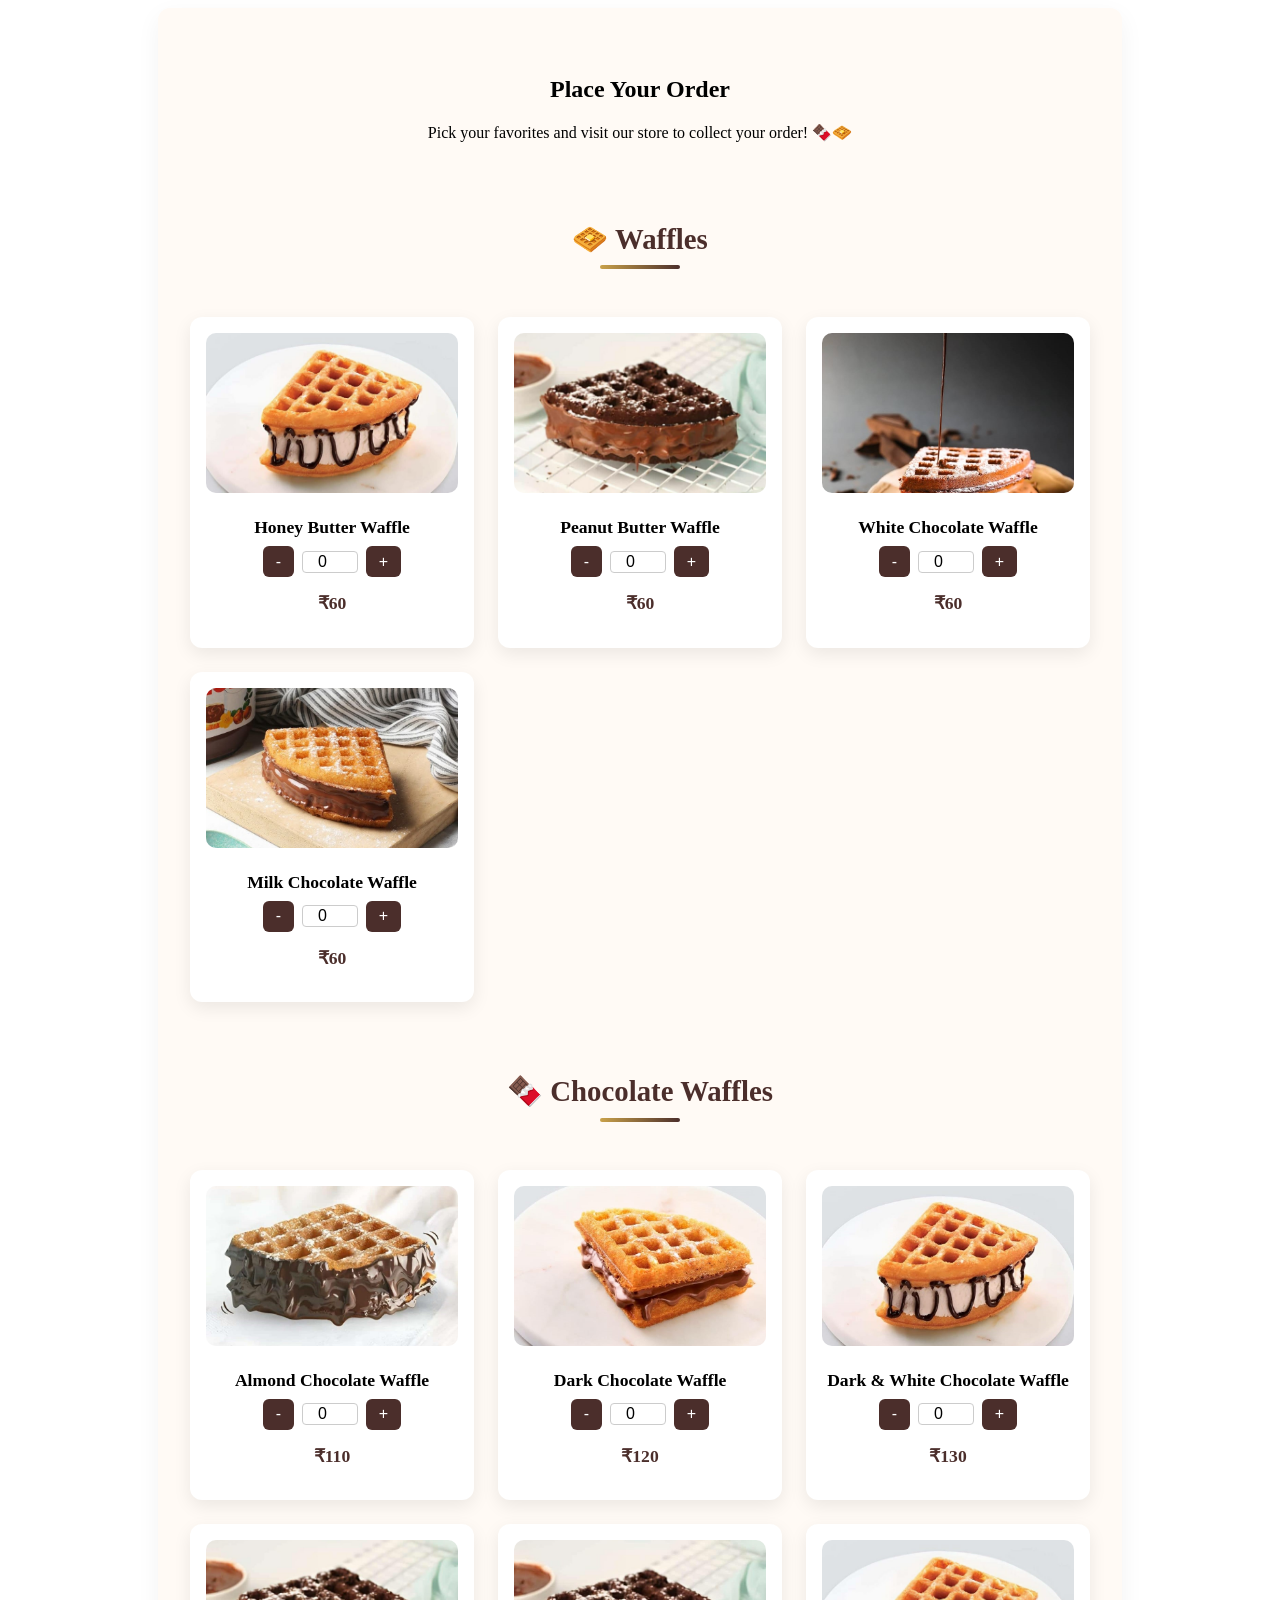
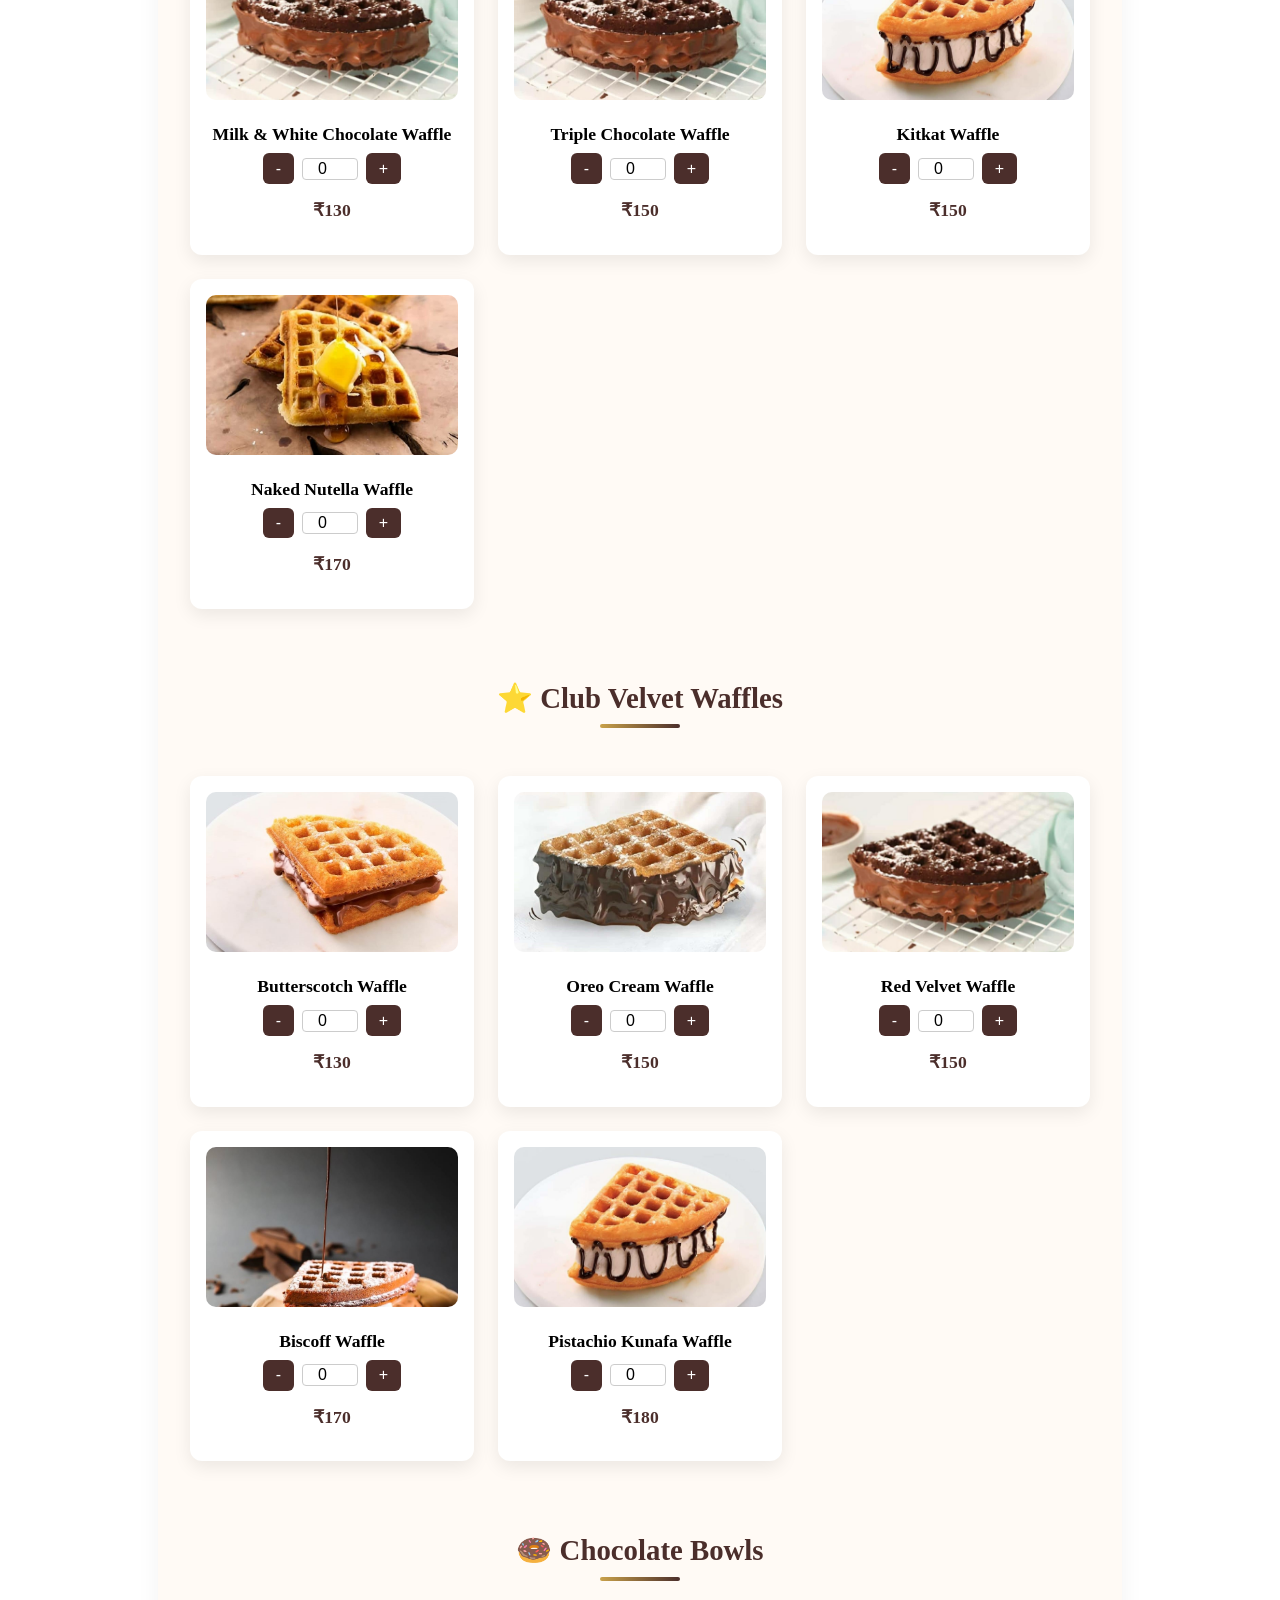
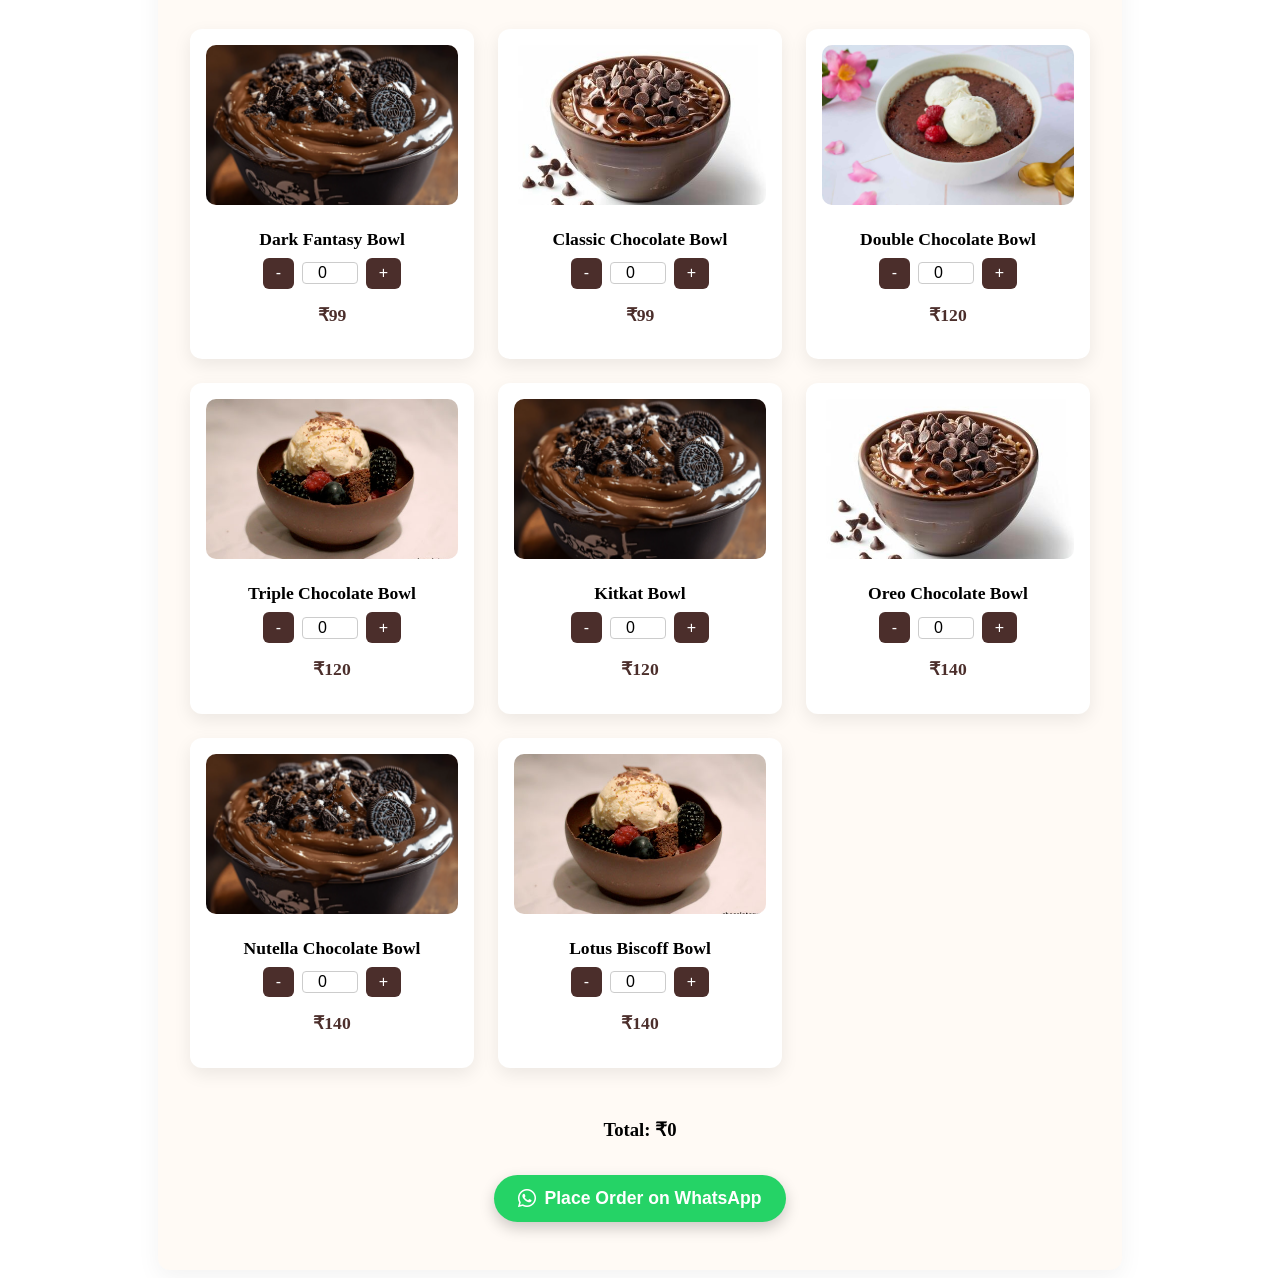
==== order.html @ cf6575ee "Initial push" ====
<!DOCTYPE html>
<html lang="en">

<head>
    <meta charset="UTF-8">
    <meta name="viewport" content="width=device-width, initial-scale=1.0">
    <title>Waffle Burst | Place Order</title>
    <!-- <link rel="stylesheet" href="css/style.css"> -->
    <link rel="stylesheet" href="css/order.css">
    <link rel="stylesheet" href="https://cdnjs.cloudflare.com/ajax/libs/font-awesome/6.5.0/css/all.min.css">
</head>

<body>
    <section class="section order-section">
        <h2>Place Your Order</h2>
        <p>Pick your favorites and visit our store to collect your order! 🍫🧇</p>
        <div class="menu-order">
            <h3 class="menu-category">🧇 Waffles</h3>

            <div class="menu-item-order" data-name="Honey Butter Waffle" data-price="60">
                <img src="assets/images/product/1.jpeg" alt="Honey Butter Waffle">
                <h4>Honey Butter Waffle</h4>
                <div class="quantity-selector">
                    <button class="minus">-</button>
                    <input type="number" value="0" min="0" readonly>
                    <button class="plus">+</button>
                </div>
                <p class="price">₹60</p>
            </div>

            <div class="menu-item-order" data-name="Peanut Butter Waffle" data-price="60">
                <img src="assets/images/product/2.jpeg" alt="Peanut Butter Waffle">
                <h4>Peanut Butter Waffle</h4>
                <div class="quantity-selector">
                    <button class="minus">-</button>
                    <input type="number" value="0" min="0" readonly>
                    <button class="plus">+</button>
                </div>
                <p class="price">₹60</p>
            </div>

            <div class="menu-item-order" data-name="White Chocolate Waffle" data-price="60">
                <img src="assets/images/product/5.jpeg" alt="White Chocolate Waffle">
                <h4>White Chocolate Waffle</h4>
                <div class="quantity-selector">
                    <button class="minus">-</button>
                    <input type="number" value="0" min="0" readonly>
                    <button class="plus">+</button>
                </div>
                <p class="price">₹60</p>
            </div>

            <div class="menu-item-order" data-name="Milk Chocolate Waffle" data-price="60">
                <img src="assets/images/product/4.jpeg" alt="Milk Chocolate Waffle">
                <h4>Milk Chocolate Waffle</h4>
                <div class="quantity-selector">
                    <button class="minus">-</button>
                    <input type="number" value="0" min="0" readonly>
                    <button class="plus">+</button>
                </div>
                <p class="price">₹60</p>
            </div>

            <h3 class="menu-category">🍫 Chocolate Waffles</h3>


            <div class="menu-item-order" data-name="Almond Chocolate Waffle" data-price="110">
                <img src="assets/images/product/6.jpeg" alt="Almond Chocolate Waffle">
                <h4>Almond Chocolate Waffle</h4>
                <div class="quantity-selector">
                    <button class="minus">-</button>
                    <input type="number" value="0" min="0" readonly>
                    <button class="plus">+</button>
                </div>
                <p class="price">₹110</p>
            </div>

            <div class="menu-item-order" data-name="Dark Chocolate Waffle" data-price="120">
                <img src="assets/images/product/3.jpeg" alt="Dark Chocolate Waffle">
                <h4>Dark Chocolate Waffle</h4>
                <div class="quantity-selector">
                    <button class="minus">-</button>
                    <input type="number" value="0" min="0" readonly>
                    <button class="plus">+</button>
                </div>
                <p class="price">₹120</p>
            </div>

            <div class="menu-item-order" data-name="Dark & White Chocolate Waffle" data-price="130">
                <img src="assets/images/product/7.jpeg" alt="Dark & White Chocolate Waffle">
                <h4>Dark & White Chocolate Waffle</h4>
                <div class="quantity-selector">
                    <button class="minus">-</button>
                    <input type="number" value="0" min="0" readonly>
                    <button class="plus">+</button>
                </div>
                <p class="price">₹130</p>
            </div>

            <div class="menu-item-order" data-name="Milk & White Chocolate Waffle" data-price="130">
                <img src="assets/images/product/2.jpeg" alt="Milk & White Chocolate Waffle">
                <h4>Milk & White Chocolate Waffle</h4>
                <div class="quantity-selector">
                    <button class="minus">-</button>
                    <input type="number" value="0" min="0" readonly>
                    <button class="plus">+</button>
                </div>
                <p class="price">₹130</p>
            </div>

            <div class="menu-item-order" data-name="Triple Chocolate Waffle" data-price="150">
                <img src="assets/images/product/8.jpeg" alt="Triple Chocolate Waffle">
                <h4>Triple Chocolate Waffle</h4>
                <div class="quantity-selector">
                    <button class="minus">-</button>
                    <input type="number" value="0" min="0" readonly>
                    <button class="plus">+</button>
                </div>
                <p class="price">₹150</p>
            </div>

            <div class="menu-item-order" data-name="Kitkat Waffle" data-price="150">
                <img src="assets/images/product/1.jpeg" alt="Kitkat Waffle">
                <h4>Kitkat Waffle</h4>
                <div class="quantity-selector">
                    <button class="minus">-</button>
                    <input type="number" value="0" min="0" readonly>
                    <button class="plus">+</button>
                </div>
                <p class="price">₹150</p>
            </div>

            <div class="menu-item-order" data-name="Naked Nutella Waffle" data-price="170">
                <img src="assets/images/product/9.jpeg" alt="Naked Nutella Waffle">
                <h4>Naked Nutella Waffle</h4>
                <div class="quantity-selector">
                    <button class="minus">-</button>
                    <input type="number" value="0" min="0" readonly>
                    <button class="plus">+</button>
                </div>
                <p class="price">₹170</p>
            </div>


            <h3 class="menu-category">⭐ Club Velvet Waffles</h3>


            <div class="menu-item-order" data-name="Butterscotch Waffle" data-price="130">
                <img src="assets/images/product/3.jpeg" alt="Butterscotch Waffle">
                <h4>Butterscotch Waffle</h4>
                <div class="quantity-selector">
                    <button class="minus">-</button>
                    <input type="number" value="0" min="0" readonly>
                    <button class="plus">+</button>
                </div>
                <p class="price">₹130</p>
            </div>

            <div class="menu-item-order" data-name="Oreo Cream Waffle" data-price="150">
                <img src="assets/images/product/6.jpeg" alt="Oreo Cream Waffle">
                <h4>Oreo Cream Waffle</h4>
                <div class="quantity-selector">
                    <button class="minus">-</button>
                    <input type="number" value="0" min="0" readonly>
                    <button class="plus">+</button>
                </div>
                <p class="price">₹150</p>
            </div>

            <div class="menu-item-order" data-name="Red Velvet Waffle" data-price="150">
                <img src="assets/images/product/2.jpeg" alt="Red Velvet Waffle">
                <h4>Red Velvet Waffle</h4>
                <div class="quantity-selector">
                    <button class="minus">-</button>
                    <input type="number" value="0" min="0" readonly>
                    <button class="plus">+</button>
                </div>
                <p class="price">₹150</p>
            </div>

            <div class="menu-item-order" data-name="Biscoff Waffle" data-price="170">
                <img src="assets/images/product/5.jpeg" alt="Biscoff Waffle">
                <h4>Biscoff Waffle</h4>
                <div class="quantity-selector">
                    <button class="minus">-</button>
                    <input type="number" value="0" min="0" readonly>
                    <button class="plus">+</button>
                </div>
                <p class="price">₹170</p>
            </div>

            <div class="menu-item-order" data-name="Pistachio Kunafa Waffle" data-price="180">
                <img src="assets/images/product/1.jpeg" alt="Pistachio Kunafa Waffle">
                <h4>Pistachio Kunafa Waffle</h4>
                <div class="quantity-selector">
                    <button class="minus">-</button>
                    <input type="number" value="0" min="0" readonly>
                    <button class="plus">+</button>
                </div>
                <p class="price">₹180</p>
            </div>

            <h3 class="menu-category">🍩 Chocolate Bowls</h3>

            <div class="menu-item-order" data-name="Dark Fantasy Bowl" data-price="99">
                <img src="assets/images/product/13.webp" alt="Dark Fantasy Bowl">
                <h4>Dark Fantasy Bowl</h4>
                <div class="quantity-selector">
                    <button class="minus">-</button>
                    <input type="number" value="0" min="0" readonly>
                    <button class="plus">+</button>
                </div>
                <p class="price">₹99</p>
            </div>

            <div class="menu-item-order" data-name="Classic Chocolate Bowl" data-price="99">
                <img src="assets/images/product/12.jpg" alt="Classic Chocolate Bowl">
                <h4>Classic Chocolate Bowl</h4>
                <div class="quantity-selector">
                    <button class="minus">-</button>
                    <input type="number" value="0" min="0" readonly>
                    <button class="plus">+</button>
                </div>
                <p class="price">₹99</p>
            </div>

            <div class="menu-item-order" data-name="Double Chocolate Bowl" data-price="120">
                <img src="assets/images/product/11.jpg" alt="Double Chocolate Bowl">
                <h4>Double Chocolate Bowl</h4>
                <div class="quantity-selector">
                    <button class="minus">-</button>
                    <input type="number" value="0" min="0" readonly>
                    <button class="plus">+</button>
                </div>
                <p class="price">₹120</p>
            </div>

            <div class="menu-item-order" data-name="Triple Chocolate Bowl" data-price="120">
                <img src="assets/images/product/10.jpg" alt="Triple Chocolate Bowl">
                <h4>Triple Chocolate Bowl</h4>
                <div class="quantity-selector">
                    <button class="minus">-</button>
                    <input type="number" value="0" min="0" readonly>
                    <button class="plus">+</button>
                </div>
                <p class="price">₹120</p>
            </div>

            <div class="menu-item-order" data-name="Kitkat Bowl" data-price="120">
                <img src="assets/images/product/13.webp" alt="Kitkat Bowl">
                <h4>Kitkat Bowl</h4>
                <div class="quantity-selector">
                    <button class="minus">-</button>
                    <input type="number" value="0" min="0" readonly>
                    <button class="plus">+</button>
                </div>
                <p class="price">₹120</p>
            </div>

            <div class="menu-item-order" data-name="Oreo Chocolate Bowl" data-price="140">
                <img src="assets/images/product/12.jpg" alt="Oreo Chocolate Bowl">
                <h4>Oreo Chocolate Bowl</h4>
                <div class="quantity-selector">
                    <button class="minus">-</button>
                    <input type="number" value="0" min="0" readonly>
                    <button class="plus">+</button>
                </div>
                <p class="price">₹140</p>
            </div>

            <div class="menu-item-order" data-name="Nutella Chocolate Bowl" data-price="140">
                <img src="assets/images/product/13.webp" alt="Nutella Chocolate Bowl">
                <h4>Nutella Chocolate Bowl</h4>
                <div class="quantity-selector">
                    <button class="minus">-</button>
                    <input type="number" value="0" min="0" readonly>
                    <button class="plus">+</button>
                </div>
                <p class="price">₹140</p>
            </div>

            <div class="menu-item-order" data-name="Lotus Biscoff Bowl" data-price="140">
                <img src="assets/images/product/10.jpg" alt="Lotus Biscoff Bowl">
                <h4>Lotus Biscoff Bowl</h4>
                <div class="quantity-selector">
                    <button class="minus">-</button>
                    <input type="number" value="0" min="0" readonly>
                    <button class="plus">+</button>
                </div>
                <p class="price">₹140</p>
            </div>

        </div>


        <div class="order-summary">
            <h3>Total: ₹<span id="total">0</span></h3>
            <button id="orderBtn" class="whatsapp-btn" style="display:inline-flex; background:#25D366; color:#fff;">
                <i class="fa-brands fa-whatsapp"></i> Place Order on WhatsApp
            </button>

        </div>

    </section>
    <div class="footer" id="footer">
    </div>
    <script src="js/order.js"></script>
</body>

</html>
---- css/style.css ----
:root {
    --primary: #1a1a1a;
    --accent: #c9a14a;
    --bg: #0f0f0f;
    --text: #eaeaea;
    --muted: #9a9a9a;
}

* {
    margin: 0;
    padding: 0;
    box-sizing: border-box;
    font-family: 'Segoe UI', Tahoma, Geneva, Verdana, sans-serif;
}

body {
    background: #fffaf5;
    color: #333;
}

header {
    background: #4b2e2b;
    color: #fff;
    padding: 1.2rem 2rem;
    display: flex;
    justify-content: space-between;
    align-items: center;
}

header h1 {
    font-size: 1.6rem;
    letter-spacing: 1px;
}

nav a {
    color: #fff;
    margin-left: 1.5rem;
    text-decoration: none;
    font-weight: 500;
}

nav a:hover {
    text-decoration: underline;
}

.hero {
    padding: 4rem 2rem;
    text-align: center;
    background: linear-gradient(to right, #ffecd2, #fcb69f);
}

.hero h2 {
    font-size: 2.5rem;
    margin-bottom: 1rem;
}

.hero p {
    font-size: 1.1rem;
    margin-bottom: 2rem;
}

.hero button {
    background: #4b2e2b;
    color: #fff;
    border: none;
    padding: 0.8rem 1.6rem;
    font-size: 1rem;
    cursor: pointer;
    border-radius: 4px;
}

.section {
    padding: 3rem 2rem;
    max-width: 1100px;
    margin: auto;
}

.section h3 {
    text-align: center;
    margin-bottom: 2rem;
    font-size: 2rem;
}

.features {
    display: grid;
    grid-template-columns: repeat(auto-fit, minmax(250px, 1fr));
    gap: 2rem;
}

.card {
    background: #fff;
    padding: 1.5rem;
    border-radius: 8px;
    box-shadow: 0 4px 10px rgba(0, 0, 0, 0.08);
    text-align: center;
}

.menu-items {
    display: grid;
    grid-template-columns: repeat(auto-fit, minmax(220px, 1fr));
    gap: 2rem;
}

.menu-item {
    background: #fff;
    border-radius: 8px;
    overflow: hidden;
    box-shadow: 0 4px 10px rgba(0, 0, 0, 0.08);
}

.menu-item img {
    width: 100%;
    height: 160px;
    object-fit: cover;
}

footer {
    background: #4b2e2b;
    color: #fff;
    text-align: center;
    padding: 1.2rem;
    margin-top: 3rem;
}

@media (max-width: 600px) {
    .hero h2 {
        font-size: 2rem;
    }
}

.logo-area {
    display: flex;
    align-items: center;
    gap: 0.8rem;
}

.logo-area img {
    width: 45px;
    height: 45px;
    border-radius: 50%;
    object-fit: cover;
    border: 2px solid #fff;
    /* optional */
}

nav a {
    position: relative;
    color: #fff;
    margin-left: 1.5rem;
    text-decoration: none;
    font-weight: 500;
    padding-bottom: 4px;
    transition: color 0.3s ease;
}

/* underline slide animation */
nav a::after {
    content: "";
    position: absolute;
    left: 0;
    bottom: 0;
    width: 0%;
    height: 2px;
    background-color: #fff;
    transition: width 0.3s ease;
}

/* hover effect */
nav a:hover {
    color: #ffecd2;
    text-decoration: none;
}

nav a:hover::after {
    width: 100%;
}

nav a {
    animation: navFade 0.6s ease forwards;
    opacity: 0;
}

nav a:nth-child(1) {
    animation-delay: 0.2s;
}

nav a:nth-child(2) {
    animation-delay: 0.35s;
}

nav a:nth-child(3) {
    animation-delay: 0.5s;
}

@keyframes navFade {
    from {
        opacity: 0;
        transform: translateY(-6px);
    }

    to {
        opacity: 1;
        transform: translateY(0);
    }
}

nav a:active {
    transform: scale(0.95);
}

.logo-area {
    display: flex;
    align-items: center;
    gap: 0.8rem;
    cursor: pointer;
}

/* LOGO */
.logo-area img {
    width: 45px;
    height: 45px;
    border-radius: 50%;
    object-fit: cover;
    border: 2px solid #fff;
    animation: logoPop 0.8s ease forwards;
}

/* BRAND NAME */
.logo-area h1 {
    font-size: 1.6rem;
    letter-spacing: 1px;
    animation: textSlide 0.8s ease forwards;
}

/* Entrance animations */
@keyframes logoPop {
    0% {
        opacity: 0;
        transform: scale(0.5) rotate(-10deg);
    }

    100% {
        opacity: 1;
        transform: scale(1) rotate(0);
    }
}

@keyframes textSlide {
    0% {
        opacity: 0;
        transform: translateX(-10px);
    }

    100% {
        opacity: 1;
        transform: translateX(0);
    }
}

.logo-area:hover img {
    transform: rotate(5deg) scale(1.05);
    transition: transform 0.3s ease;
}

.logo-area:hover h1 {
    letter-spacing: 2px;
    transition: letter-spacing 0.3s ease;
}

/* Mobile adjustments */
@media (max-width: 768px) {

    /* Header padding smaller */
    header {
        padding: 0.8rem 1.2rem;
        flex-direction: column;
        align-items: center;
    }

    /* Logo and name stacked */
    .logo-area {
        flex-direction: row;
        /* still row, but can wrap if needed */
        justify-content: center;
        gap: 0.5rem;
        margin-bottom: 0.5rem;
    }

    .logo-area img {
        width: 35px;
        height: 35px;
    }

    .logo-area h1 {
        font-size: 1.3rem;
    }

    /* Navbar links wrap to next line if needed */
    nav {
        display: flex;
        flex-wrap: wrap;
        justify-content: center;
        margin-top: 0.5rem;
    }

    nav a {
        margin: 0.3rem 0.8rem;
        font-size: 0.95rem;
    }

    .hero h2 {
        font-size: 2rem;
    }

    .hero p {
        font-size: 1rem;
    }

    .hero button {
        padding: 0.7rem 1.4rem;
        font-size: 0.9rem;
    }
}

/* Floating logo style */
.floating-logo {
    position: absolute;
    top: 25%;
    right: 10%;
    width: 100px;
    height: 100px;
    z-index: 5;
    animation: float 4s ease-in-out infinite;
    cursor: pointer;
}

.floating-logo img {
    width: 100%;
    height: 100%;
    border-radius: 50%;
    border: 2px solid #fff;
    transition: transform 0.3s ease;
}

/* Hover: bounce like ball */
.floating-logo:hover img {
    transform: translateY(-15px) rotate(15deg) scale(1.1);
}

/* Floating animation */
@keyframes float {
    0% {
        transform: translateY(0) translateX(0);
    }

    25% {
        transform: translateY(-10px) translateX(5px);
    }

    50% {
        transform: translateY(0) translateX(0);
    }

    75% {
        transform: translateY(10px) translateX(-5px);
    }

    100% {
        transform: translateY(0) translateX(0);
    }
}

/* Mobile adjustment */
@media(max-width: 768px) {
    .floating-logo {
        top: 15%;
        right: 5%;
        width: 85px;
        height: 85px;
    }
}

.hero {
    position: relative;
    padding: 4rem 2rem;
    text-align: center;
    background: linear-gradient(to right, #ffecd2, #fcb69f);
}

/* Floating logo */
.floating-logo {
    position: absolute;
    top: 20%;
    right: 10%;
    width: 100px;
    height: 100px;
    z-index: 5;
    animation: float 14s ease-in-out infinite;
    cursor: pointer;
}

.floating-logo img {
    width: 100%;
    height: 100%;
    border-radius: 50%;
    border: 2px solid #fff;
    transition: transform 0.3s ease;
}

.floating-logo:hover img {
    transform: translateY(-15px) rotate(15deg) scale(1.1);
}

/* Floating dessert icons */
.floating-icon {
    position: absolute;
    font-size: 30px;
    color: #c9a14a;
    /* gold accent */
    animation: floatIcon 6s ease-in-out infinite;
    cursor: default;
    transition: transform 0.3s ease, color 0.3s ease;
}

.floating-icon:hover {
    transform: translateY(-15px) rotate(20deg) scale(1.3);
    color: #ffecd2;
}

/* Different positions and delays */
.floating-icon:nth-child(1) {
    top: 20%;
    left: 10%;
    animation-delay: 0s;
}

.floating-icon:nth-child(2) {
    top: 50%;
    left: 80%;
    animation-delay: 1.5s;
}

.floating-icon:nth-child(3) {
    top: 70%;
    left: 30%;
    animation-delay: 3s;
}

.floating-icon:nth-child(4) {
    top: 40%;
    left: 60%;
    animation-delay: 4.5s;
}

.floating-icon:nth-child(5) {
    top: 60%;
    left: 20%;
    animation-delay: 2.2s;
}

.floating-icon:nth-child(6) {
    top: 10%;
    left: 50%;
    animation-delay: 3.8s;
}

.floating-icon:nth-child(7) {
    top: 35%;
    left: 35%;
    animation-delay: 1s;
}

.floating-icon:nth-child(8) {
    top: 85%;
    left: 70%;
    animation-delay: 2.8s;
}

/* Floating animation */
@keyframes float {
    0% {
        transform: translateY(0) translateX(0) rotate(0deg);
    }

    25% {
        transform: translateY(-10px) translateX(5px) rotate(10deg);
    }

    50% {
        transform: translateY(0) translateX(0) rotate(0deg);
    }

    75% {
        transform: translateY(10px) translateX(-5px) rotate(-10deg);
    }

    100% {
        transform: translateY(0) translateX(0) rotate(0deg);
    }
}

@keyframes floatIcon {
    0% {
        transform: translateY(0) translateX(0) rotate(0deg);
    }

    25% {
        transform: translateY(-15px) translateX(10px) rotate(10deg);
    }

    50% {
        transform: translateY(0) translateX(0) rotate(0deg);
    }

    75% {
        transform: translateY(15px) translateX(-10px) rotate(-10deg);
    }

    100% {
        transform: translateY(0) translateX(0) rotate(0deg);
    }
}

/* Mobile adjustments */
@media(max-width: 768px) {
    .floating-logo {
        width: 45px;
        height: 45px;
        top: 15%;
        right: 5%;
    }

    .floating-icon {
        font-size: 20px;
    }
}



/* Contact Section */
.contact-section {
    background: linear-gradient(to right, #fffaf5, #fff3e0);
    padding: 4rem 2rem;
    border-radius: 12px;
    box-shadow: 0 10px 30px rgba(0, 0, 0, 0.05);
    max-width: 2100px;
}

.contact-wrapper {
    display: flex;
    gap: 3rem;
    max-width: 1100px;
    margin: auto;
    align-items: center;
}

.map-container {
    flex: 1;
    min-height: 300px;
    border-radius: 12px;
    overflow: hidden;
    box-shadow: 0 6px 20px rgba(0, 0, 0, 0.15);
    transition: transform 0.5s ease;
}

.map-container:hover {
    transform: scale(1.02);
}

.contact-info {
    flex: 1;
    display: flex;
    flex-direction: column;
    justify-content: flex-start;
    align-items: flex-start;
    gap: 1rem;
    opacity: 0;
    transform: translateX(50px);
    transition: all 0.8s ease;
}

.contact-info.show {
    opacity: 1;
    transform: translateX(0);
}

.contact-info p {
    font-size: 1.2rem;
    margin: 0;
}

.whatsapp-btn {
    display: inline-flex;
    align-items: center;
    background-color: #25D366;
    color: #fff;
    font-weight: bold;
    padding: 0.8rem 1.5rem;
    border-radius: 50px;
    text-decoration: none;
    font-size: 1.1rem;
    box-shadow: 0 5px 15px rgba(0, 0, 0, 0.2);
    transform: translateX(100px);
    opacity: 0;
    transition: all 0.8s ease 0.2s;
}

.whatsapp-btn.show {
    transform: translateX(0);
    opacity: 1;
}

.whatsapp-btn i {
    margin-right: 0.5rem;
}

.whatsapp-btn:hover {
    transform: scale(1.1);
    box-shadow: 0 8px 20px rgba(0, 0, 0, 0.3);
}

/* Mobile view: stack vertically */
@media(max-width: 768px) {
    .contact-wrapper {
        flex-direction: column;
        gap: 1.5rem;
    }

    .contact-info {
        align-items: center;
        text-align: center;
    }

    .map-container {
        width: 100%;
        min-height: 200px;
    }
}

/* Wrapper to position buttons relative to the menu */
.menu-slider-wrapper {
    position: relative;
    width: 100%;
    padding: 0 20px;
    /* Space for buttons */
    box-sizing: border-box;
}

/* The Scrollable Container */
.menu-items {
    display: flex;
    overflow-x: auto;
    /* Enables horizontal scroll */
    scroll-behavior: smooth;
    /* Smooth sliding */
    gap: 20px;
    /* Space between cards */
    padding: 20px 5px;
    /* Padding for shadows */

    /* Hide scrollbars */
    scrollbar-width: none;
    /* Firefox */
    -ms-overflow-style: none;
    /* IE/Edge */
}

.menu-items::-webkit-scrollbar {
    display: none;
    /* Chrome/Safari */
}

/* Individual Card Styling */
.menu-item {
    flex: 0 0 280px;
    /* FIXED WIDTH: Prevents shrinking */
    background: white;
    border-radius: 15px;
    box-shadow: 0 4px 10px rgba(0, 0, 0, 0.1);
    overflow: hidden;
    text-align: center;
    transition: transform 0.3s;
}

.menu-item:hover {
    transform: translateY(-5px);
    /* Lift effect on hover */
}

/* Image Styling */
.menu-item img {
    width: 100%;
    height: 200px;
    object-fit: cover;
}

/* Text Content */
.menu-item div {
    padding: 15px;
}

.menu-item h4 {
    margin: 10px 0;
    font-size: 1.1rem;
}

.menu-item p {
    color: #e63946;
    /* Accent color for price */
    font-weight: bold;
    font-size: 1.2rem;
}

/* Navigation Buttons */
.menu-nav-btn {
    position: absolute;
    top: 50%;
    transform: translateY(-50%);
    background: #fff;
    border: 1px solid #ddd;
    width: 40px;
    height: 40px;
    border-radius: 50%;
    cursor: pointer;
    font-size: 18px;
    box-shadow: 0 2px 5px rgba(0, 0, 0, 0.2);
    z-index: 10;
    transition: background 0.3s;
}

.menu-nav-btn:hover {
    background: #f0f0f0;
}

.menu-prev-btn {
    left: -10px;
}

.menu-next-btn {
    right: -10px;
}

/* Responsive: Hide buttons on mobile (scrolling is natural on touch) */
@media (max-width: 768px) {
    .menu-nav-btn {
        display: none;
    }

    .menu-slider-wrapper {
        padding: 0;
    }
}
---- css/order.css ----
/* Order Section */
.order-section {
    max-width: 900px;
    margin: auto;
    padding: 3rem 2rem;
    text-align: center;
    background: #fffaf5;
    border-radius: 12px;
    box-shadow: 0 8px 25px rgba(0, 0, 0, 0.05);
}

.menu-order {
    display: grid;
    grid-template-columns: repeat(auto-fit, minmax(220px, 1fr));
    gap: 1.5rem;
    margin: 2rem 0;
}

.menu-item-order {
    display: flex;
    flex-direction: column;
    align-items: center;
    padding: 1rem;
    background: #fff;
    border-radius: 12px;
    box-shadow: 0 6px 18px rgba(0, 0, 0, 0.08);
    transition: transform 0.2s ease;
}

.menu-item-order:hover {
    transform: translateY(-5px);
}

.menu-item-order img {
    width: 100%;
    height: 160px;
    object-fit: cover;
    border-radius: 10px;
    margin-bottom: 1rem;
}

.menu-item-order h4 {
    margin: 0.5rem 0;
    text-align: center;
    font-size: 1.1rem;
}

.quantity-selector {
    display: flex;
    gap: 0.5rem;
    align-items: center;
    margin-bottom: 0.5rem;
}

.quantity-selector button {
    padding: 0.4rem 0.8rem;
    font-size: 1rem;
    cursor: pointer;
    border: none;
    background: #4b2e2b;
    color: #fff;
    border-radius: 6px;
}

.quantity-selector input {
    width: 50px;
    text-align: center;
    font-size: 1rem;
    border-radius: 4px;
    border: 1px solid #ccc;
}

.menu-item-order .price {
    font-weight: bold;
    font-size: 1.1rem;
    color: #4b2e2b;
    margin-top: 0.5rem;
}


/* Order summary & wtsp button */
.order-summary {
    margin-top: 2rem;
    display: flex;
    flex-direction: column;
    align-items: center;
    gap: 1rem;
}

.whatsapp-btn {
    display: inline-flex;
    /* make it a flex container */
    align-items: center;
    /* center icon and text vertically */
    justify-content: center;
    /* center horizontally */
    gap: 0.5rem;
    /* space between icon and text */
    background-color: #25D366;
    /* WhatsApp green */
    color: #fff;
    /* text white */
    font-weight: bold;
    font-size: 1.1rem;
    padding: 0.8rem 1.5rem;
    border-radius: 50px;
    /* rounded pill shape */
    border: none;
    cursor: pointer;
    box-shadow: 0 6px 15px rgba(0, 0, 0, 0.2);
    transition: transform 0.2s ease, box-shadow 0.2s ease;
    min-width: 220px;
    /* ensures it’s not too small */
    text-align: center;
}

.whatsapp-btn i {
    font-size: 1.3rem;
    /* WhatsApp icon size */
}

.whatsapp-btn:hover {
    transform: scale(1.05);
    box-shadow: 0 8px 20px rgba(0, 0, 0, 0.3);
}

/* Mobile adjustments */
@media (max-width:768px) {
    .whatsapp-btn {
        width: 90%;
        /* full width on mobile */
        max-width: 300px;
        font-size: 1rem;
        padding: 0.8rem 1.2rem;
    }
}

.menu-section {
    max-width: 900px;
    margin: auto;
    padding: 3rem 1.5rem;
    font-family: 'Poppins', sans-serif;
}

.menu-title {
    text-align: center;
    font-size: 2.2rem;
    margin-bottom: 2rem;
}

.menu-category {
    margin-bottom: 2.5rem;
}

.menu-category h3 {
    font-size: 1.4rem;
    margin-bottom: 1rem;
    border-bottom: 2px solid #eee;
    padding-bottom: 0.4rem;
}

.menu-item {
    display: flex;
    justify-content: space-between;
    padding: 0.6rem 0;
    font-size: 1rem;
    border-bottom: 1px dashed #ddd;
}

.menu-item span:last-child {
    font-weight: 600;
}

.menu-category {
    grid-column: 1 / -1;
    /* full width in grid */
    font-size: 1.8rem;
    font-weight: 700;
    margin: 3rem 0 1.5rem;
    color: #4b2e2b;
    text-align: center;
    position: relative;
}

.menu-category::after {
    content: "";
    display: block;
    width: 80px;
    height: 4px;
    background: linear-gradient(to right, #c9a14a, #4b2e2b);
    margin: 0.6rem auto 0;
    border-radius: 2px;
}

@media (max-width: 768px) {
    .menu-category {
        font-size: 1.4rem;
        margin: 2rem 0 1rem;
    }
}
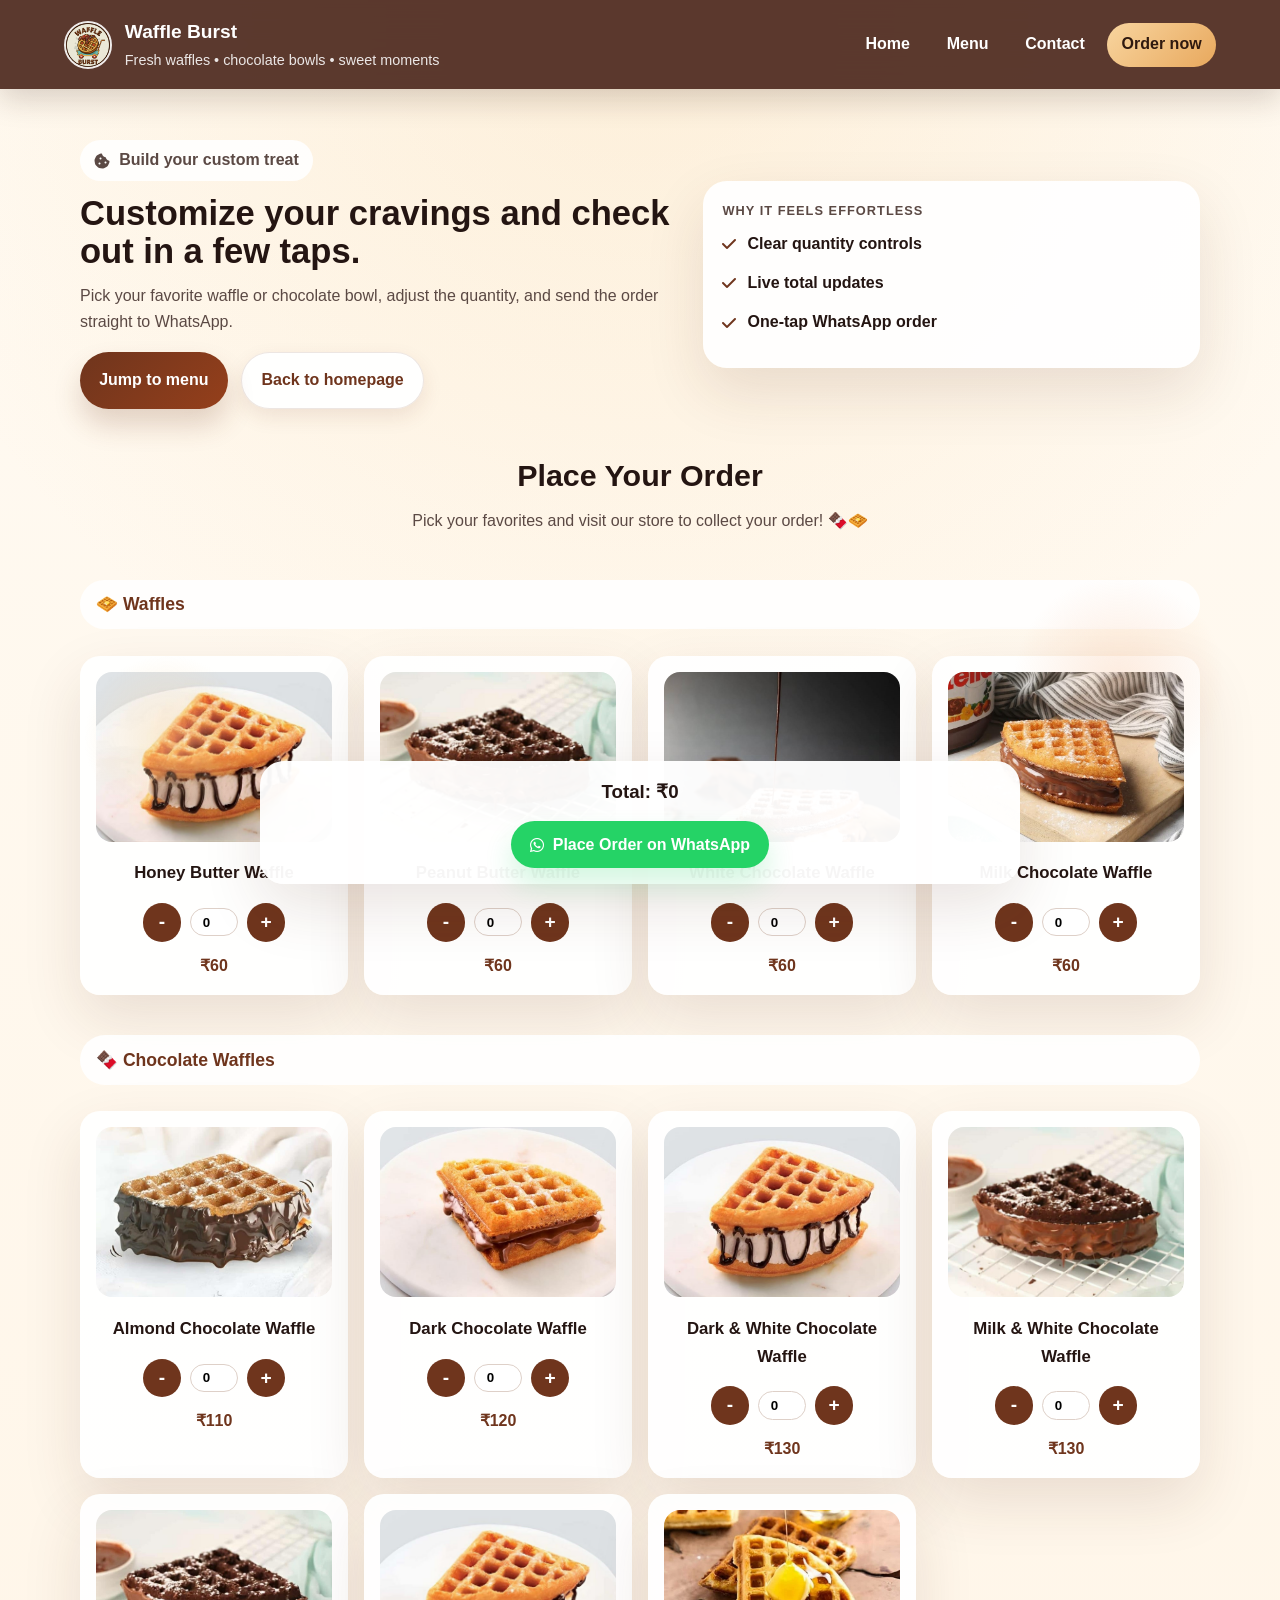
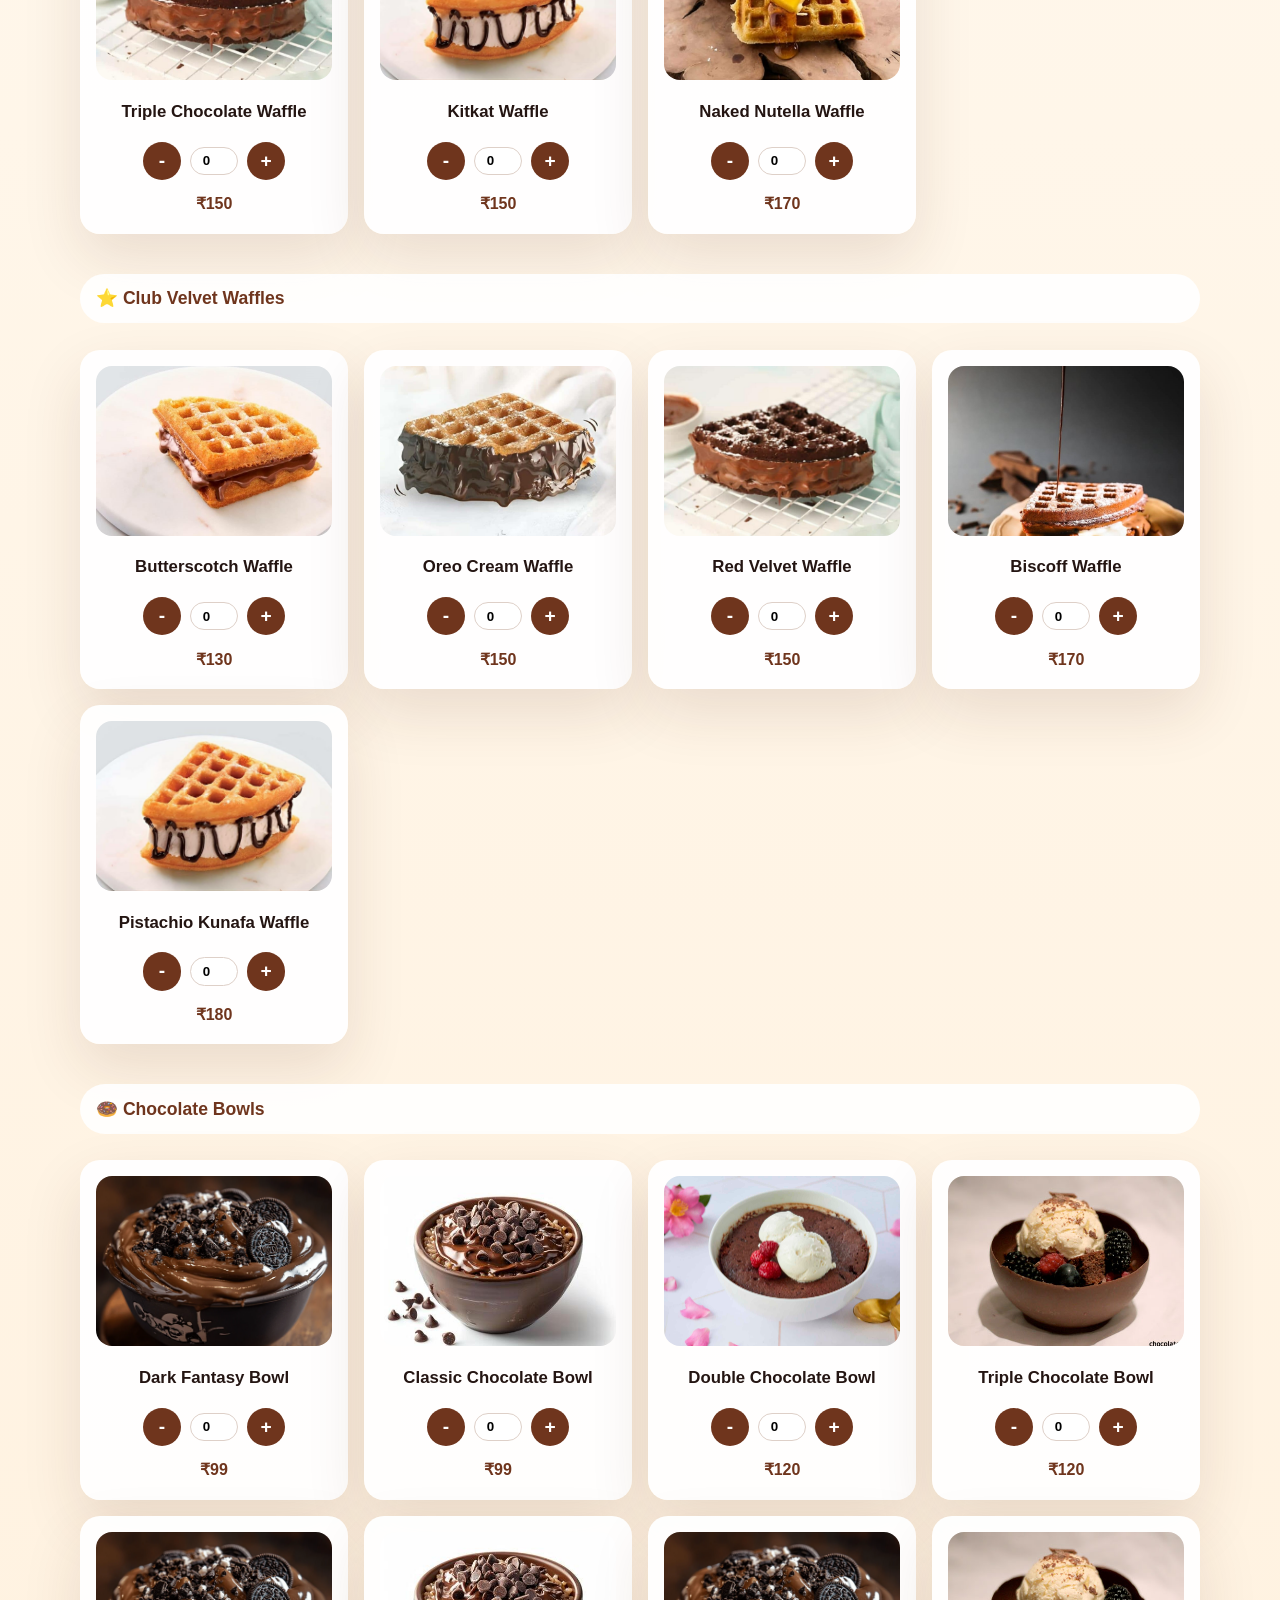
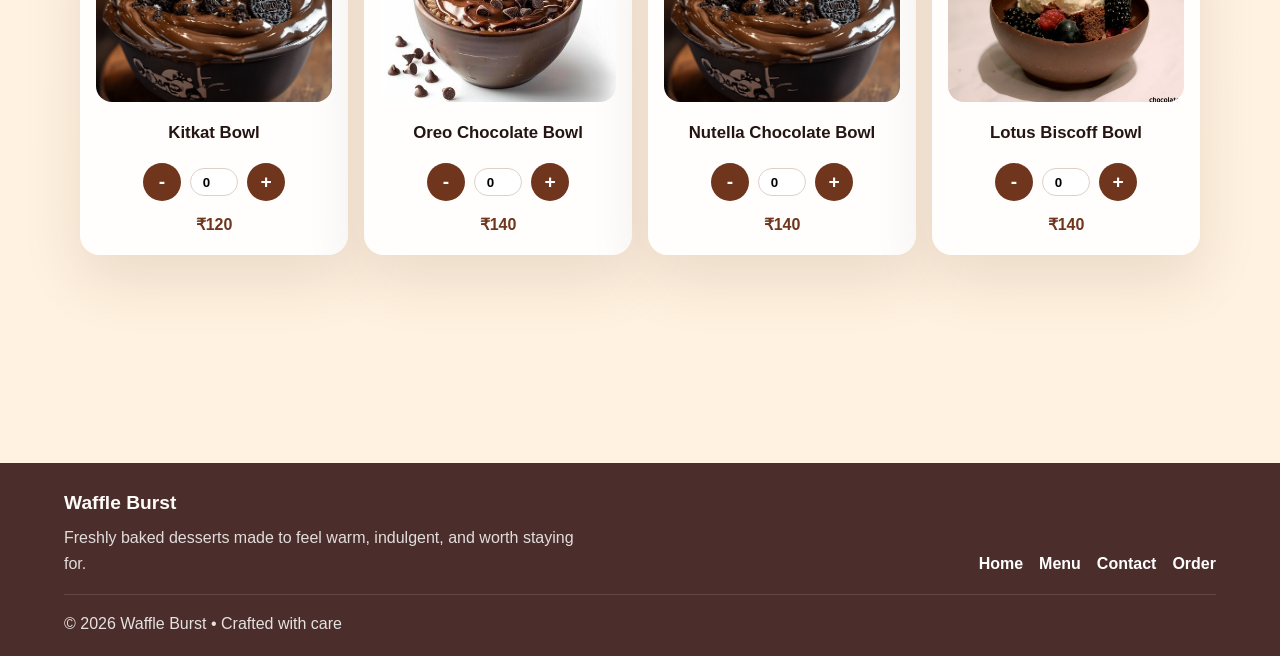
==== commit ad4337e7: "changed ui" ====
--- a/order.html
+++ b/order.html
@@ -5,13 +5,38 @@
     <meta charset="UTF-8">
     <meta name="viewport" content="width=device-width, initial-scale=1.0">
     <title>Waffle Burst | Place Order</title>
-    <!-- <link rel="stylesheet" href="css/style.css"> -->
+    <link rel="stylesheet" href="css/style.css">
     <link rel="stylesheet" href="css/order.css">
     <link rel="stylesheet" href="https://cdnjs.cloudflare.com/ajax/libs/font-awesome/6.5.0/css/all.min.css">
 </head>
 
 <body>
-    <section class="section order-section">
+    <div id="header-placeholder"></div>
+
+    <section class="order-hero">
+        <div class="order-hero-copy">
+            <p class="order-badge"><i class="fa-solid fa-cookie-bite"></i> Build your custom treat</p>
+            <h1>Customize your cravings and check out in a few taps.</h1>
+            <p>
+                Pick your favorite waffle or chocolate bowl, adjust the quantity, and send the order straight to WhatsApp.
+            </p>
+            <div class="order-hero-actions">
+                <a href="#order-menu" class="primary-btn">Jump to menu</a>
+                <a href="index.html" class="secondary-btn">Back to homepage</a>
+            </div>
+        </div>
+
+        <div class="order-hero-card">
+            <p class="order-card-label">Why it feels effortless</p>
+            <ul>
+                <li><i class="fa-solid fa-check"></i> Clear quantity controls</li>
+                <li><i class="fa-solid fa-check"></i> Live total updates</li>
+                <li><i class="fa-solid fa-check"></i> One-tap WhatsApp order</li>
+            </ul>
+        </div>
+    </section>
+
+    <section class="section order-section" id="order-menu">
         <h2>Place Your Order</h2>
         <p>Pick your favorites and visit our store to collect your order! 🍫🧇</p>
         <div class="menu-order">
@@ -302,8 +327,9 @@
         </div>
 
     </section>
-    <div class="footer" id="footer">
-    </div>
+
+    <div id="footer-placeholder"></div>
+    <script src="js/script.js"></script>
     <script src="js/order.js"></script>
 </body>
 
--- a/css/style.css
+++ b/css/style.css
@@ -1,752 +1,1177 @@
 :root {
-    --primary: #1a1a1a;
-    --accent: #c9a14a;
-    --bg: #0f0f0f;
-    --text: #eaeaea;
-    --muted: #9a9a9a;
+    --bg: #fff8ef;
+    --bg-2: #ffe9d2;
+    --card: rgba(255, 255, 255, 0.94);
+    --text: #241512;
+    --muted: #5b4944;
+    --accent: #6f351d;
+    --accent-soft: #f7cf92;
+    --shadow: 0 24px 60px rgba(80, 40, 22, 0.14);
+    --shadow-lg: 0 32px 80px rgba(80, 40, 22, 0.18);
+    --shadow-xl: 0 40px 100px rgba(80, 40, 22, 0.22);
+    --shadow-glow: 0 0 40px rgba(247, 207, 146, 0.3);
+    --radius: 28px;
+    --radius-sm: 20px;
 }
 
 * {
+    box-sizing: border-box;
     margin: 0;
     padding: 0;
-    box-sizing: border-box;
+}
+
+/* Loading Screen */
+.loader {
+    position: fixed;
+    top: 0;
+    left: 0;
+    width: 100%;
+    height: 100%;
+    background: linear-gradient(135deg, #fff8ef 0%, #ffe9d2 100%);
+    display: flex;
+    justify-content: center;
+    align-items: center;
+    z-index: 9999;
+    transition: opacity 0.7s ease, visibility 0.7s ease;
+}
+
+.loader.hidden {
+    opacity: 0;
+    visibility: hidden;
+}
+
+.loader-content {
+    text-align: center;
+}
+
+.loader-logo {
+    width: 120px;
+    height: 120px;
+    border-radius: 50%;
+    object-fit: cover;
+    margin: 0 auto 1.5rem;
+    border: 3px solid rgba(111,53,29,0.2);
+    animation: pulse 1.5s ease-in-out infinite;
+}
+
+@keyframes pulse {
+    0%, 100% {
+        transform: scale(1);
+        box-shadow: 0 0 0 0 rgba(111,53,29,0.4);
+    }
+    50% {
+        transform: scale(1.05);
+        box-shadow: 0 0 20px 10px rgba(111,53,29,0.2);
+    }
+}
+
+.loader-spinner {
+    width: 60px;
+    height: 60px;
+    border: 4px solid rgba(111,53,29,0.1);
+    border-top-color: var(--accent);
+    border-radius: 50%;
+    animation: spin 1s linear infinite;
+    margin: 0 auto 1rem;
+}
+
+.loader-text {
+    color: var(--accent);
+    font-weight: 800;
+    font-size: 1.6rem;
+    letter-spacing: 0.1em;
+}
+
+@keyframes spin {
+    to {
+        transform: rotate(360deg);
+    }
+}
+
+html {
+    scroll-behavior: smooth;
+}
+
+body {
     font-family: 'Segoe UI', Tahoma, Geneva, Verdana, sans-serif;
-}
-
-body {
-    background: #fffaf5;
-    color: #333;
+    color: var(--text);
+    background:
+        radial-gradient(circle at top left, rgba(247, 207, 146, 0.35), transparent 22%),
+        linear-gradient(180deg, #fffaf2 0%, #fff1de 100%);
+    line-height: 1.65;
+    -webkit-font-smoothing: antialiased;
+    overscroll-behavior-y: contain;
+    position: relative;
+}
+
+body::before,
+body::after {
+    content: '';
+    position: fixed;
+    inset: auto auto 8% 6%;
+    width: 180px;
+    height: 180px;
+    border-radius: 999px;
+    background: radial-gradient(circle, rgba(248, 213, 159, 0.4), transparent 65%);
+    pointer-events: none;
+    z-index: 0;
+    animation: drift 10s ease-in-out infinite alternate;
+}
+
+body::after {
+    inset: auto 4% 12% auto;
+    width: 220px;
+    height: 220px;
+    background: radial-gradient(circle, rgba(247, 182, 138, 0.28), transparent 68%);
+    animation-delay: 1.3s;
+}
+
+img {
+    display: block;
+    max-width: 100%;
+}
+
+a {
+    text-decoration: none;
 }
 
 header {
-    background: #4b2e2b;
+    position: sticky;
+    top: 0;
+    z-index: 30;
+    display: flex;
+    justify-content: space-between;
+    align-items: center;
+    gap: 1rem;
+    padding: 1rem 5vw;
+    background: rgba(79, 42, 32, 0.93);
+    backdrop-filter: blur(16px);
+    box-shadow: 0 10px 30px rgba(45, 22, 11, 0.18);
+    overflow: hidden;
+}
+
+header::after {
+    content: '';
+    position: absolute;
+    left: 0;
+    right: 0;
+    bottom: 0;
+    height: 3px;
+    background: linear-gradient(90deg, #f8d59f, #ffb86b, #dd8c55);
+    transform-origin: left;
+    transform: scaleX(var(--scroll-progress, 0));
+    transition: transform 0.12s ease-out;
+}
+
+.logo-area {
+    display: flex;
+    gap: 0.8rem;
+    align-items: center;
     color: #fff;
-    padding: 1.2rem 2rem;
-    display: flex;
-    justify-content: space-between;
-    align-items: center;
-}
-
-header h1 {
-    font-size: 1.6rem;
-    letter-spacing: 1px;
+}
+
+.logo-area img {
+    width: 48px;
+    height: 48px;
+    object-fit: cover;
+    border-radius: 999px;
+    border: 2px solid rgba(255,255,255,0.9);
+}
+
+.logo-area h1 {
+    font-size: 1.2rem;
+    margin-bottom: 0.1rem;
+}
+
+.logo-area p {
+    font-size: 0.9rem;
+    color: rgba(255,255,255,0.88);
+}
+
+nav {
+    display: flex;
+    flex-wrap: wrap;
+    justify-content: center;
+    align-items: center;
+    gap: 0.5rem;
 }
 
 nav a {
     color: #fff;
-    margin-left: 1.5rem;
-    text-decoration: none;
-    font-weight: 500;
+    padding: 0.55rem 0.9rem;
+    border-radius: 999px;
+    font-weight: 700;
+    transition: background 0.2s ease, transform 0.2s ease;
 }
 
 nav a:hover {
-    text-decoration: underline;
+    background: rgba(255,255,255,0.12);
+    transform: translateY(-1px);
+}
+
+.nav-cta {
+    background: linear-gradient(135deg, #f8d59f, #e8a85d);
+    color: #2f190f !important;
 }
 
 .hero {
-    padding: 4rem 2rem;
+    width: min(1180px, calc(100% - 2rem));
+    margin: 0 auto;
+    padding: 2.4rem 0 1.4rem;
+    display: grid;
+    grid-template-columns: 1.1fr 0.9fr;
+    gap: 1.5rem;
+    align-items: center;
+    perspective: 1000px;
+}
+
+.hero-copy {
+    padding: 1rem 0;
+    transform-style: preserve-3d;
+    animation: floatUp 1s ease-out;
+}
+
+.premium-strip {
+    width: min(1180px, calc(100% - 2rem));
+    margin: 1.5rem auto 0;
+    padding: 1.8rem 2rem;
+    border-radius: var(--radius);
+    background: linear-gradient(135deg, rgba(255,249,242,0.95), rgba(255,233,210,0.92));
+    box-shadow: var(--shadow-lg), 0 0 50px rgba(247, 207, 146, 0.2);
+    border: 1px solid rgba(255,255,255,0.7);
+    backdrop-filter: blur(12px);
+    display: grid;
+    grid-template-columns: 1fr 1.2fr;
+    gap: 2rem;
+    align-items: center;
+}
+
+.premium-strip__copy {
+    padding-right: 1rem;
+}
+
+.premium-strip__copy h2 {
+    font-size: clamp(1.6rem, 2vw, 1.9rem);
+    line-height: 1.15;
+    margin-bottom: 0.5rem;
+    background: linear-gradient(135deg, var(--accent), #8b4513);
+    -webkit-background-clip: text;
+    background-clip: text;
+    -webkit-text-fill-color: transparent;
+}
+
+.premium-strip__grid {
+    display: grid;
+    grid-template-columns: repeat(3, 1fr);
+    gap: 1rem;
+}
+
+.premium-strip__grid div {
+    background: rgba(255,255,255,0.85);
+    border-radius: 18px;
+    padding: 1.2rem 1rem;
     text-align: center;
-    background: linear-gradient(to right, #ffecd2, #fcb69f);
-}
-
-.hero h2 {
-    font-size: 2.5rem;
+    box-shadow: 0 4px 16px rgba(111,53,29,0.06);
+    border: 1px solid rgba(255,255,255,0.5);
+    transition: transform 0.3s ease, box-shadow 0.3s ease;
+    backdrop-filter: blur(8px);
+}
+
+.premium-strip__grid div:hover {
+    transform: translateY(-4px);
+    box-shadow: 0 8px 25px rgba(111,53,29,0.12);
+}
+
+.premium-strip__grid span {
+    font-size: 2rem;
+    display: block;
+    margin-bottom: 0.5rem;
+}
+
+.premium-strip__grid p {
+    font-size: 0.9rem;
+    color: var(--muted);
+    font-weight: 700;
+    margin: 0;
+    line-height: 1.4;
+}
+
+.mobile-action-strip {
+    width: min(1180px, calc(100% - 2rem));
+    margin: -0.6rem auto 0;
+    padding: 0.9rem 1rem;
+    border-radius: 24px;
+    background: rgba(255,255,255,0.92);
+    box-shadow: 0 18px 40px rgba(80, 40, 22, 0.12);
+    display: none;
+    align-items: center;
+    justify-content: space-between;
+    gap: 1rem;
+}
+
+.mobile-action-strip p {
+    color: var(--muted);
+    font-weight: 700;
+}
+
+.mobile-action-links {
+    display: flex;
+    gap: 0.75rem;
+    flex-wrap: wrap;
+}
+
+.hero-badge {
+    display: inline-flex;
+    align-items: center;
+    gap: 0.5rem;
+    padding: 0.45rem 0.9rem;
+    border-radius: 999px;
+    background: rgba(255,255,255,0.85);
+    border: 1px solid rgba(111,53,29,0.15);
+    color: var(--accent);
+    font-weight: 800;
     margin-bottom: 1rem;
-}
-
-.hero p {
+    box-shadow: 0 4px 16px rgba(111,53,29,0.08);
+}
+
+.hero-copy h1 {
+    font-size: clamp(2.4rem, 3vw, 3rem);
+    line-height: 1.08;
+    margin-bottom: 1rem;
+    background: linear-gradient(135deg, var(--accent) 0%, #8b4513 50%, var(--accent) 100%);
+    background-size: 200% auto;
+    -webkit-background-clip: text;
+    background-clip: text;
+    -webkit-text-fill-color: transparent;
+    animation: shimmer 3s ease-in-out infinite;
+}
+
+.hero-description {
+    font-size: 1.08rem;
+    color: var(--muted);
+    max-width: 670px;
+    margin-bottom: 1.3rem;
+}
+
+.hero-actions {
+    display: flex;
+    flex-wrap: wrap;
+    gap: 0.85rem;
+    margin-bottom: 1.1rem;
+}
+
+.primary-btn,
+.secondary-btn {
+    display: inline-flex;
+    align-items: center;
+    justify-content: center;
+    padding: 0.9rem 1.25rem;
+    border-radius: 999px;
+    font-weight: 800;
+    transition: transform 0.2s ease, box-shadow 0.2s ease, background 0.2s ease;
+}
+
+.primary-btn {
+    background: linear-gradient(135deg, #6f351d, #953f1b);
+    color: #fff;
+    box-shadow: 0 16px 28px rgba(111,53,29,0.2), 0 0 0 0 rgba(111,53,29,0.4);
+    transition: transform 0.2s ease, box-shadow 0.2s ease, background 0.2s ease;
+    position: relative;
+    overflow: hidden;
+}
+
+.primary-btn::before {
+    content: '';
+    position: absolute;
+    top: 0;
+    left: -100%;
+    width: 100%;
+    height: 100%;
+    background: linear-gradient(90deg, transparent, rgba(255,255,255,0.3), transparent);
+    transition: left 0.5s ease;
+}
+
+.primary-btn:hover::before {
+    left: 100%;
+}
+
+.secondary-btn {
+    background: rgba(255,255,255,0.9);
+    color: var(--accent);
+    border: 1px solid rgba(111,53,29,0.12);
+    box-shadow: 0 8px 20px rgba(111,53,29,0.1);
+    transition: transform 0.2s ease, box-shadow 0.2s ease, background 0.2s ease, border-color 0.2s ease;
+}
+
+.primary-btn:hover,
+.secondary-btn:hover,
+.whatsapp-btn:hover {
+    transform: translateY(-2px);
+}
+
+.primary-btn:hover {
+    box-shadow: 0 20px 35px rgba(111,53,29,0.3), 0 0 20px rgba(111,53,29,0.2);
+}
+
+.secondary-btn:hover {
+    box-shadow: 0 12px 28px rgba(111,53,29,0.15);
+    border-color: rgba(111,53,29,0.25);
+    background: rgba(255,255,255,0.98);
+}
+
+.hero-meta {
+    display: flex;
+    flex-wrap: wrap;
+    gap: 0.85rem;
+}
+
+.hero-meta span {
+    display: inline-flex;
+    align-items: center;
+    gap: 0.5rem;
+    padding: 0.55rem 0.9rem;
+    border-radius: 999px;
+    background: rgba(255,255,255,0.85);
+    color: var(--accent);
+    font-weight: 700;
+    box-shadow: 0 4px 16px rgba(111,53,29,0.08);
+    border: 1px solid rgba(111,53,29,0.1);
+}
+
+.hero-showcase {
+    display: grid;
+    gap: 1rem;
+    transform-style: preserve-3d;
+    animation: floatUp 1s ease-out 0.2s backwards;
+}
+
+.spotlight-card {
+    background: linear-gradient(160deg, rgba(255,255,255,0.95), rgba(255,238,214,0.85));
+    border-radius: var(--radius);
+    overflow: hidden;
+    box-shadow: var(--shadow), 0 0 40px rgba(247, 207, 146, 0.15);
+    backdrop-filter: blur(10px);
+    border: 1px solid rgba(255,255,255,0.6);
+    transition: transform 0.3s ease, box-shadow 0.3s ease;
+}
+
+.spotlight-card:hover {
+    transform: translateY(-6px);
+    box-shadow: var(--shadow), 0 0 50px rgba(247, 207, 146, 0.25);
+}
+
+.spotlight-card img {
+    width: 100%;
+    height: 240px;
+    object-fit: cover;
+}
+
+.showcase-copy {
+    padding: 1rem 1.1rem 1.2rem;
+}
+
+.eyebrow {
+    font-size: 0.85rem;
+    color: var(--accent);
+    text-transform: uppercase;
+    letter-spacing: 0.08em;
+    font-weight: 800;
+    margin-bottom: 0.35rem;
+}
+
+.showcase-copy h2 {
+    font-size: 1.35rem;
+    margin-bottom: 0.45rem;
+    background: linear-gradient(135deg, var(--accent), #a0522d);
+    -webkit-background-clip: text;
+    background-clip: text;
+    -webkit-text-fill-color: transparent;
+}
+
+.showcase-copy p {
+    color: var(--muted);
+}
+
+.showcase-footer {
+    display: flex;
+    justify-content: space-between;
+    align-items: center;
+    margin-top: 1rem;
+    gap: 1rem;
+}
+
+.showcase-footer span {
+    font-size: 1.18rem;
+    font-weight: 800;
+    color: var(--accent);
+}
+
+.showcase-footer a {
+    color: var(--accent);
+    font-weight: 800;
+}
+
+.showcase-grid {
+    display: grid;
+    grid-template-columns: repeat(3, 1fr);
+    gap: 0.85rem;
+}
+
+.mini-card {
+    background: rgba(255,255,255,0.85);
+    border-radius: 18px;
+    padding: 0.95rem;
+    box-shadow: var(--shadow), 0 4px 20px rgba(111,53,29,0.08);
+    display: flex;
+    gap: 0.75rem;
+    align-items: center;
+    backdrop-filter: blur(8px);
+    border: 1px solid rgba(255,255,255,0.5);
+    transition: transform 0.2s ease, box-shadow 0.2s ease;
+}
+
+.mini-card:hover {
+    transform: translateY(-3px);
+    box-shadow: var(--shadow), 0 8px 30px rgba(111,53,29,0.12);
+}
+
+.mini-card i {
+    color: var(--accent);
     font-size: 1.1rem;
-    margin-bottom: 2rem;
-}
-
-.hero button {
-    background: #4b2e2b;
-    color: #fff;
-    border: none;
-    padding: 0.8rem 1.6rem;
-    font-size: 1rem;
-    cursor: pointer;
-    border-radius: 4px;
+}
+
+.mini-card p {
+    font-weight: 800;
+    margin-bottom: 0.1rem;
+}
+
+.mini-card span {
+    font-size: 0.9rem;
+    color: var(--muted);
 }
 
 .section {
-    padding: 3rem 2rem;
-    max-width: 1100px;
-    margin: auto;
-}
-
-.section h3 {
+    width: min(1120px, calc(100% - 2rem));
+    margin: 0 auto;
+    padding: 1.4rem 0 2.4rem;
+}
+
+.intro-strip {
+    padding-top: 1.8rem;
+}
+
+.intro-badge {
+    display: inline-flex;
+    padding: 0.4rem 0.85rem;
+    border-radius: 999px;
+    background: rgba(111,53,29,0.08);
+    color: var(--accent);
+    font-weight: 800;
+    margin-bottom: 1rem;
+}
+
+.intro-grid {
+    display: grid;
+    grid-template-columns: 1.1fr 0.9fr;
+    gap: 1.5rem;
+    align-items: start;
+}
+
+.section-label {
+    color: var(--accent);
+    font-weight: 800;
+    text-transform: uppercase;
+    letter-spacing: 0.08em;
+    font-size: 0.8rem;
+    margin-bottom: 0.4rem;
+}
+
+.section-heading {
     text-align: center;
-    margin-bottom: 2rem;
-    font-size: 2rem;
-}
-
-.features {
+    margin-bottom: 1.5rem;
+}
+
+.section-heading h2,
+.intro-copy h2,
+.contact-info h2 {
+    font-size: clamp(1.8rem, 2.3vw, 2.2rem);
+    margin-bottom: 0.75rem;
+    background: linear-gradient(135deg, var(--accent) 0%, #8b4513 100%);
+    -webkit-background-clip: text;
+    background-clip: text;
+    -webkit-text-fill-color: transparent;
+}
+
+.section-copy,
+.intro-copy p,
+.contact-info p,
+.feature-card p,
+.testimonial-card p {
+    color: var(--muted);
+}
+
+.intro-steps {
     display: grid;
-    grid-template-columns: repeat(auto-fit, minmax(250px, 1fr));
-    gap: 2rem;
-}
-
-.card {
-    background: #fff;
-    padding: 1.5rem;
-    border-radius: 8px;
-    box-shadow: 0 4px 10px rgba(0, 0, 0, 0.08);
-    text-align: center;
+    gap: 0.9rem;
+}
+
+.intro-steps div {
+    background: rgba(255,255,255,0.85);
+    border-radius: 18px;
+    padding: 1rem 1.1rem;
+    box-shadow: var(--shadow), 0 4px 20px rgba(111,53,29,0.08);
+    display: flex;
+    gap: 0.9rem;
+    align-items: center;
+    backdrop-filter: blur(10px);
+    border: 1px solid rgba(255,255,255,0.5);
+    transition: transform 0.2s ease, box-shadow 0.2s ease;
+}
+
+.intro-steps div:hover {
+    transform: translateX(5px);
+    box-shadow: var(--shadow), 0 6px 25px rgba(111,53,29,0.12);
+}
+
+.intro-steps span {
+    display: inline-flex;
+    justify-content: center;
+    align-items: center;
+    width: 2.3rem;
+    height: 2.3rem;
+    border-radius: 999px;
+    background: rgba(111,53,29,0.1);
+    font-weight: 800;
+    color: var(--accent);
+}
+
+.feature-grid {
+    display: grid;
+    grid-template-columns: repeat(3, 1fr);
+    gap: 1rem;
+}
+
+.feature-card,
+.testimonial-card,
+.loyalty-panel {
+    background: rgba(255,255,255,0.88);
+    border-radius: var(--radius-sm);
+    box-shadow: var(--shadow), 0 4px 25px rgba(111,53,29,0.08);
+    backdrop-filter: blur(12px);
+    border: 1px solid rgba(255,255,255,0.5);
+    transition: transform 0.3s ease, box-shadow 0.3s ease;
+}
+
+.feature-card:hover,
+.testimonial-card:hover {
+    transform: translateY(-4px);
+    box-shadow: var(--shadow), 0 8px 35px rgba(111,53,29,0.15);
+}
+
+.feature-card {
+    padding: 1.3rem;
+}
+
+.feature-icon {
+    display: inline-grid;
+    place-items: center;
+    width: 2.7rem;
+    height: 2.7rem;
+    border-radius: 999px;
+    font-size: 1.3rem;
+    background: rgba(247, 207, 146, 0.95);
+    margin-bottom: 0.9rem;
+}
+
+.feature-card h3 {
+    margin-bottom: 0.45rem;
+}
+
+.specials-section {
+    padding-top: 2.2rem;
+}
+
+.menu-slider-wrapper {
+    position: relative;
+    padding: 0 2.2rem;
 }
 
 .menu-items {
-    display: grid;
-    grid-template-columns: repeat(auto-fit, minmax(220px, 1fr));
-    gap: 2rem;
+    display: flex;
+    gap: 1rem;
+    overflow-x: auto;
+    overflow-y: hidden;
+    padding: 0.7rem 0.2rem 1.2rem;
+    scroll-behavior: smooth;
+    scroll-snap-type: x mandatory;
+    scrollbar-width: none;
+    -webkit-overflow-scrolling: touch;
+}
+
+.menu-items::-webkit-scrollbar {
+    display: none;
 }
 
 .menu-item {
-    background: #fff;
-    border-radius: 8px;
+    min-width: 250px;
+    flex: 0 0 250px;
+    background: rgba(255,255,255,0.92);
+    border-radius: 22px;
     overflow: hidden;
-    box-shadow: 0 4px 10px rgba(0, 0, 0, 0.08);
+    box-shadow: var(--shadow), 0 4px 20px rgba(111,53,29,0.08);
+    scroll-snap-align: start;
+    transition: transform 0.3s ease, box-shadow 0.3s ease;
+    touch-action: manipulation;
+    backdrop-filter: blur(10px);
+    border: 1px solid rgba(255,255,255,0.5);
+    position: relative;
+}
+
+.menu-item:hover {
+    transform: translateY(-6px) scale(1.02);
+    box-shadow: 0 32px 80px rgba(80, 40, 22, 0.2), 0 0 30px rgba(247, 207, 146, 0.2);
 }
 
 .menu-item img {
     width: 100%;
-    height: 160px;
+    height: 180px;
     object-fit: cover;
-}
-
-footer {
-    background: #4b2e2b;
-    color: #fff;
-    text-align: center;
-    padding: 1.2rem;
-    margin-top: 3rem;
-}
-
-@media (max-width: 600px) {
-    .hero h2 {
-        font-size: 2rem;
-    }
-}
-
-.logo-area {
-    display: flex;
-    align-items: center;
-    gap: 0.8rem;
-}
-
-.logo-area img {
-    width: 45px;
-    height: 45px;
-    border-radius: 50%;
-    object-fit: cover;
-    border: 2px solid #fff;
-    /* optional */
-}
-
-nav a {
-    position: relative;
-    color: #fff;
-    margin-left: 1.5rem;
-    text-decoration: none;
-    font-weight: 500;
-    padding-bottom: 4px;
+    transition: transform 0.4s ease;
+}
+
+.menu-item:hover img {
+    transform: scale(1.08);
+}
+
+.menu-item div {
+    padding: 1rem;
+}
+
+.menu-tag {
+    color: var(--accent);
+    font-size: 0.8rem;
+    font-weight: 800;
+    text-transform: uppercase;
+    letter-spacing: 0.08em;
+    margin-bottom: 0.35rem;
+}
+
+.menu-item h3 {
+    font-size: 1.05rem;
+    margin-bottom: 0.45rem;
     transition: color 0.3s ease;
 }
 
-/* underline slide animation */
-nav a::after {
-    content: "";
-    position: absolute;
-    left: 0;
-    bottom: 0;
-    width: 0%;
-    height: 2px;
-    background-color: #fff;
-    transition: width 0.3s ease;
-}
-
-/* hover effect */
-nav a:hover {
-    color: #ffecd2;
-    text-decoration: none;
-}
-
-nav a:hover::after {
-    width: 100%;
-}
-
-nav a {
-    animation: navFade 0.6s ease forwards;
-    opacity: 0;
-}
-
-nav a:nth-child(1) {
-    animation-delay: 0.2s;
-}
-
-nav a:nth-child(2) {
-    animation-delay: 0.35s;
-}
-
-nav a:nth-child(3) {
-    animation-delay: 0.5s;
-}
-
-@keyframes navFade {
-    from {
-        opacity: 0;
-        transform: translateY(-6px);
-    }
-
-    to {
-        opacity: 1;
-        transform: translateY(0);
-    }
-}
-
-nav a:active {
-    transform: scale(0.95);
-}
-
-.logo-area {
-    display: flex;
-    align-items: center;
-    gap: 0.8rem;
-    cursor: pointer;
-}
-
-/* LOGO */
-.logo-area img {
-    width: 45px;
-    height: 45px;
-    border-radius: 50%;
-    object-fit: cover;
-    border: 2px solid #fff;
-    animation: logoPop 0.8s ease forwards;
-}
-
-/* BRAND NAME */
-.logo-area h1 {
-    font-size: 1.6rem;
-    letter-spacing: 1px;
-    animation: textSlide 0.8s ease forwards;
-}
-
-/* Entrance animations */
-@keyframes logoPop {
-    0% {
-        opacity: 0;
-        transform: scale(0.5) rotate(-10deg);
-    }
-
-    100% {
-        opacity: 1;
-        transform: scale(1) rotate(0);
-    }
-}
-
-@keyframes textSlide {
-    0% {
-        opacity: 0;
-        transform: translateX(-10px);
-    }
-
-    100% {
-        opacity: 1;
-        transform: translateX(0);
-    }
-}
-
-.logo-area:hover img {
-    transform: rotate(5deg) scale(1.05);
-    transition: transform 0.3s ease;
-}
-
-.logo-area:hover h1 {
-    letter-spacing: 2px;
-    transition: letter-spacing 0.3s ease;
-}
-
-/* Mobile adjustments */
-@media (max-width: 768px) {
-
-    /* Header padding smaller */
-    header {
-        padding: 0.8rem 1.2rem;
-        flex-direction: column;
-        align-items: center;
-    }
-
-    /* Logo and name stacked */
-    .logo-area {
-        flex-direction: row;
-        /* still row, but can wrap if needed */
-        justify-content: center;
-        gap: 0.5rem;
-        margin-bottom: 0.5rem;
-    }
-
-    .logo-area img {
-        width: 35px;
-        height: 35px;
-    }
-
-    .logo-area h1 {
-        font-size: 1.3rem;
-    }
-
-    /* Navbar links wrap to next line if needed */
-    nav {
-        display: flex;
-        flex-wrap: wrap;
-        justify-content: center;
-        margin-top: 0.5rem;
-    }
-
-    nav a {
-        margin: 0.3rem 0.8rem;
-        font-size: 0.95rem;
-    }
-
-    .hero h2 {
-        font-size: 2rem;
-    }
-
-    .hero p {
-        font-size: 1rem;
-    }
-
-    .hero button {
-        padding: 0.7rem 1.4rem;
-        font-size: 0.9rem;
-    }
-}
-
-/* Floating logo style */
-.floating-logo {
-    position: absolute;
-    top: 25%;
-    right: 10%;
-    width: 100px;
-    height: 100px;
-    z-index: 5;
-    animation: float 4s ease-in-out infinite;
-    cursor: pointer;
-}
-
-.floating-logo img {
-    width: 100%;
-    height: 100%;
-    border-radius: 50%;
-    border: 2px solid #fff;
-    transition: transform 0.3s ease;
-}
-
-/* Hover: bounce like ball */
-.floating-logo:hover img {
-    transform: translateY(-15px) rotate(15deg) scale(1.1);
-}
-
-/* Floating animation */
-@keyframes float {
-    0% {
-        transform: translateY(0) translateX(0);
-    }
-
-    25% {
-        transform: translateY(-10px) translateX(5px);
-    }
-
-    50% {
-        transform: translateY(0) translateX(0);
-    }
-
-    75% {
-        transform: translateY(10px) translateX(-5px);
-    }
-
-    100% {
-        transform: translateY(0) translateX(0);
-    }
-}
-
-/* Mobile adjustment */
-@media(max-width: 768px) {
-    .floating-logo {
-        top: 15%;
-        right: 5%;
-        width: 85px;
-        height: 85px;
-    }
-}
-
-.hero {
-    position: relative;
-    padding: 4rem 2rem;
-    text-align: center;
-    background: linear-gradient(to right, #ffecd2, #fcb69f);
-}
-
-/* Floating logo */
-.floating-logo {
-    position: absolute;
-    top: 20%;
-    right: 10%;
-    width: 100px;
-    height: 100px;
-    z-index: 5;
-    animation: float 14s ease-in-out infinite;
-    cursor: pointer;
-}
-
-.floating-logo img {
-    width: 100%;
-    height: 100%;
-    border-radius: 50%;
-    border: 2px solid #fff;
-    transition: transform 0.3s ease;
-}
-
-.floating-logo:hover img {
-    transform: translateY(-15px) rotate(15deg) scale(1.1);
-}
-
-/* Floating dessert icons */
-.floating-icon {
-    position: absolute;
-    font-size: 30px;
-    color: #c9a14a;
-    /* gold accent */
-    animation: floatIcon 6s ease-in-out infinite;
-    cursor: default;
-    transition: transform 0.3s ease, color 0.3s ease;
-}
-
-.floating-icon:hover {
-    transform: translateY(-15px) rotate(20deg) scale(1.3);
-    color: #ffecd2;
-}
-
-/* Different positions and delays */
-.floating-icon:nth-child(1) {
-    top: 20%;
-    left: 10%;
-    animation-delay: 0s;
-}
-
-.floating-icon:nth-child(2) {
-    top: 50%;
-    left: 80%;
-    animation-delay: 1.5s;
-}
-
-.floating-icon:nth-child(3) {
-    top: 70%;
-    left: 30%;
-    animation-delay: 3s;
-}
-
-.floating-icon:nth-child(4) {
-    top: 40%;
-    left: 60%;
-    animation-delay: 4.5s;
-}
-
-.floating-icon:nth-child(5) {
-    top: 60%;
-    left: 20%;
-    animation-delay: 2.2s;
-}
-
-.floating-icon:nth-child(6) {
-    top: 10%;
-    left: 50%;
-    animation-delay: 3.8s;
-}
-
-.floating-icon:nth-child(7) {
-    top: 35%;
-    left: 35%;
-    animation-delay: 1s;
-}
-
-.floating-icon:nth-child(8) {
-    top: 85%;
-    left: 70%;
-    animation-delay: 2.8s;
-}
-
-/* Floating animation */
-@keyframes float {
-    0% {
-        transform: translateY(0) translateX(0) rotate(0deg);
-    }
-
-    25% {
-        transform: translateY(-10px) translateX(5px) rotate(10deg);
-    }
-
-    50% {
-        transform: translateY(0) translateX(0) rotate(0deg);
-    }
-
-    75% {
-        transform: translateY(10px) translateX(-5px) rotate(-10deg);
-    }
-
-    100% {
-        transform: translateY(0) translateX(0) rotate(0deg);
-    }
-}
-
-@keyframes floatIcon {
-    0% {
-        transform: translateY(0) translateX(0) rotate(0deg);
-    }
-
-    25% {
-        transform: translateY(-15px) translateX(10px) rotate(10deg);
-    }
-
-    50% {
-        transform: translateY(0) translateX(0) rotate(0deg);
-    }
-
-    75% {
-        transform: translateY(15px) translateX(-10px) rotate(-10deg);
-    }
-
-    100% {
-        transform: translateY(0) translateX(0) rotate(0deg);
-    }
-}
-
-/* Mobile adjustments */
-@media(max-width: 768px) {
-    .floating-logo {
-        width: 45px;
-        height: 45px;
-        top: 15%;
-        right: 5%;
-    }
-
-    .floating-icon {
-        font-size: 20px;
-    }
-}
-
-
-
-/* Contact Section */
-.contact-section {
-    background: linear-gradient(to right, #fffaf5, #fff3e0);
-    padding: 4rem 2rem;
-    border-radius: 12px;
-    box-shadow: 0 10px 30px rgba(0, 0, 0, 0.05);
-    max-width: 2100px;
-}
-
-.contact-wrapper {
-    display: flex;
-    gap: 3rem;
-    max-width: 1100px;
-    margin: auto;
-    align-items: center;
-}
-
-.map-container {
-    flex: 1;
-    min-height: 300px;
-    border-radius: 12px;
-    overflow: hidden;
-    box-shadow: 0 6px 20px rgba(0, 0, 0, 0.15);
-    transition: transform 0.5s ease;
-}
-
-.map-container:hover {
-    transform: scale(1.02);
-}
-
-.contact-info {
-    flex: 1;
-    display: flex;
-    flex-direction: column;
-    justify-content: flex-start;
-    align-items: flex-start;
-    gap: 1rem;
-    opacity: 0;
-    transform: translateX(50px);
-    transition: all 0.8s ease;
-}
-
-.contact-info.show {
-    opacity: 1;
-    transform: translateX(0);
-}
-
-.contact-info p {
-    font-size: 1.2rem;
-    margin: 0;
-}
-
-.whatsapp-btn {
-    display: inline-flex;
-    align-items: center;
-    background-color: #25D366;
-    color: #fff;
-    font-weight: bold;
-    padding: 0.8rem 1.5rem;
-    border-radius: 50px;
-    text-decoration: none;
+.menu-item:hover h3 {
+    color: var(--accent);
+}
+
+.menu-price {
+    color: var(--accent);
+    font-weight: 800;
     font-size: 1.1rem;
-    box-shadow: 0 5px 15px rgba(0, 0, 0, 0.2);
-    transform: translateX(100px);
-    opacity: 0;
-    transition: all 0.8s ease 0.2s;
-}
-
-.whatsapp-btn.show {
-    transform: translateX(0);
-    opacity: 1;
-}
-
-.whatsapp-btn i {
-    margin-right: 0.5rem;
-}
-
-.whatsapp-btn:hover {
-    transform: scale(1.1);
-    box-shadow: 0 8px 20px rgba(0, 0, 0, 0.3);
-}
-
-/* Mobile view: stack vertically */
-@media(max-width: 768px) {
-    .contact-wrapper {
-        flex-direction: column;
-        gap: 1.5rem;
-    }
-
-    .contact-info {
-        align-items: center;
-        text-align: center;
-    }
-
-    .map-container {
-        width: 100%;
-        min-height: 200px;
-    }
-}
-
-/* Wrapper to position buttons relative to the menu */
-.menu-slider-wrapper {
-    position: relative;
-    width: 100%;
-    padding: 0 20px;
-    /* Space for buttons */
-    box-sizing: border-box;
-}
-
-/* The Scrollable Container */
-.menu-items {
-    display: flex;
-    overflow-x: auto;
-    /* Enables horizontal scroll */
-    scroll-behavior: smooth;
-    /* Smooth sliding */
-    gap: 20px;
-    /* Space between cards */
-    padding: 20px 5px;
-    /* Padding for shadows */
-
-    /* Hide scrollbars */
-    scrollbar-width: none;
-    /* Firefox */
-    -ms-overflow-style: none;
-    /* IE/Edge */
-}
-
-.menu-items::-webkit-scrollbar {
-    display: none;
-    /* Chrome/Safari */
-}
-
-/* Individual Card Styling */
-.menu-item {
-    flex: 0 0 280px;
-    /* FIXED WIDTH: Prevents shrinking */
-    background: white;
-    border-radius: 15px;
-    box-shadow: 0 4px 10px rgba(0, 0, 0, 0.1);
-    overflow: hidden;
-    text-align: center;
-    transition: transform 0.3s;
-}
-
-.menu-item:hover {
-    transform: translateY(-5px);
-    /* Lift effect on hover */
-}
-
-/* Image Styling */
-.menu-item img {
-    width: 100%;
-    height: 200px;
-    object-fit: cover;
-}
-
-/* Text Content */
-.menu-item div {
-    padding: 15px;
-}
-
-.menu-item h4 {
-    margin: 10px 0;
-    font-size: 1.1rem;
-}
-
-.menu-item p {
-    color: #e63946;
-    /* Accent color for price */
-    font-weight: bold;
-    font-size: 1.2rem;
-}
-
-/* Navigation Buttons */
+}
+
 .menu-nav-btn {
     position: absolute;
     top: 50%;
     transform: translateY(-50%);
-    background: #fff;
-    border: 1px solid #ddd;
-    width: 40px;
-    height: 40px;
-    border-radius: 50%;
+    width: 42px;
+    height: 42px;
+    border-radius: 999px;
+    border: 0;
+    background: rgba(255,255,255,0.96);
+    box-shadow: 0 12px 24px rgba(80, 40, 22, 0.18), 0 0 20px rgba(247, 207, 146, 0.15);
     cursor: pointer;
-    font-size: 18px;
-    box-shadow: 0 2px 5px rgba(0, 0, 0, 0.2);
-    z-index: 10;
-    transition: background 0.3s;
+    font-size: 1.1rem;
+    color: var(--accent);
+    transition: transform 0.2s ease, box-shadow 0.2s ease;
 }
 
 .menu-nav-btn:hover {
-    background: #f0f0f0;
-}
-
-.menu-prev-btn {
-    left: -10px;
-}
-
-.menu-next-btn {
-    right: -10px;
-}
-
-/* Responsive: Hide buttons on mobile (scrolling is natural on touch) */
-@media (max-width: 768px) {
+    transform: translateY(-50%) scale(1.1);
+    box-shadow: 0 16px 32px rgba(80, 40, 22, 0.22), 0 0 30px rgba(247, 207, 146, 0.25);
+}
+
+.menu-prev-btn { left: 0; }
+.menu-next-btn { right: 0; }
+
+.loyalty-section {
+    padding-top: 1.8rem;
+}
+
+.loyalty-panel {
+    padding: 1.3rem;
+    display: grid;
+    grid-template-columns: 1fr 1fr;
+    gap: 1.2rem;
+    align-items: center;
+}
+
+.loyalty-badges {
+    display: grid;
+    grid-template-columns: repeat(2, minmax(0, 1fr));
+    gap: 0.9rem;
+}
+
+.loyalty-badges div {
+    background: rgba(255,249,242,0.85);
+    border-radius: 18px;
+    padding: 1rem;
+    display: flex;
+    gap: 0.75rem;
+    align-items: center;
+    color: var(--accent);
+    font-weight: 800;
+    box-shadow: 0 4px 16px rgba(111,53,29,0.06);
+    border: 1px solid rgba(255,255,255,0.5);
+    transition: transform 0.2s ease, box-shadow 0.2s ease;
+}
+
+.loyalty-badges div:hover {
+    transform: translateY(-2px);
+    box-shadow: 0 6px 20px rgba(111,53,29,0.1);
+}
+
+.loyalty-badges i {
+    font-size: 1.15rem;
+}
+
+.testimonial-grid {
+    display: grid;
+    grid-template-columns: repeat(3, 1fr);
+    gap: 1rem;
+}
+
+.testimonial-card {
+    padding: 1.2rem;
+}
+
+.testimonial-card strong {
+    display: inline-block;
+    margin-top: 0.8rem;
+    color: var(--accent);
+}
+
+.contact-section {
+    background: linear-gradient(135deg, rgba(255,249,242,0.96), rgba(255,233,210,0.96));
+    border-radius: var(--radius);
+    padding: 1.5rem;
+    box-shadow: var(--shadow-lg), 0 0 50px rgba(247, 207, 146, 0.15);
+    margin-bottom: 2.5rem;
+    border: 1px solid rgba(255,255,255,0.6);
+}
+
+.contact-wrapper {
+    display: grid;
+    grid-template-columns: 1.05fr 0.95fr;
+    gap: 1.2rem;
+    align-items: center;
+}
+
+.map-container {
+    min-height: 340px;
+    border-radius: var(--radius-sm);
+    overflow: hidden;
+    box-shadow: 0 18px 40px rgba(80, 40, 22, 0.12);
+}
+
+.map-container iframe {
+    width: 100%;
+    height: 100%;
+    min-height: 340px;
+    border: 0;
+}
+
+.contact-info {
+    padding: 0.5rem 0.25rem;
+}
+
+.contact-info p {
+    margin-bottom: 0.5rem;
+}
+
+.contact-actions {
+    display: flex;
+    flex-wrap: wrap;
+    gap: 0.85rem;
+    margin-top: 1rem;
+}
+
+.whatsapp-btn {
+    display: inline-flex;
+    align-items: center;
+    justify-content: center;
+    gap: 0.55rem;
+    padding: 0.9rem 1.2rem;
+    border-radius: 999px;
+    background: linear-gradient(135deg, #25d366, #1ea84b);
+    color: #fff;
+    font-weight: 800;
+    box-shadow: 0 16px 28px rgba(37, 211, 102, 0.2), 0 0 0 0 rgba(37, 211, 102, 0.4);
+    transition: transform 0.2s ease, box-shadow 0.2s ease;
+}
+
+.whatsapp-btn:hover {
+    box-shadow: 0 20px 35px rgba(37, 211, 102, 0.3), 0 0 25px rgba(37, 211, 102, 0.25);
+}
+
+footer {
+    background: #4b2e2b;
+    color: #fffdf9;
+    padding: 1.5rem 5vw 1.2rem;
+}
+
+.footer-top {
+    display: flex;
+    justify-content: space-between;
+    gap: 1.5rem;
+    align-items: end;
+    padding-bottom: 1rem;
+    border-bottom: 1px solid rgba(255,255,255,0.12);
+}
+
+.footer-top h2 {
+    font-size: 1.2rem;
+    margin-bottom: 0.4rem;
+}
+
+.footer-top p {
+    color: rgba(255,255,255,0.84);
+    max-width: 520px;
+}
+
+.footer-links {
+    display: flex;
+    gap: 1rem;
+    flex-wrap: wrap;
+}
+
+.footer-links a {
+    color: #fff;
+    font-weight: 700;
+}
+
+.footer-note {
+    margin-top: 1rem;
+    color: rgba(255,255,255,0.86);
+}
+
+.reveal {
+    opacity: 0;
+    transform: translateY(26px);
+    transition: opacity 0.65s ease, transform 0.65s ease;
+}
+
+.reveal.show {
+    opacity: 1;
+    transform: translateY(0);
+}
+
+@keyframes drift {
+    0% {
+        transform: translate(0, 0);
+    }
+    100% {
+        transform: translate(30px, -30px);
+    }
+}
+
+@keyframes shimmer {
+    0% {
+        background-position: 0% center;
+    }
+    100% {
+        background-position: 200% center;
+    }
+}
+
+@keyframes floatUp {
+    0% {
+        opacity: 0;
+        transform: translateY(40px);
+    }
+    100% {
+        opacity: 1;
+        transform: translateY(0);
+    }
+}
+
+@media (max-width: 960px) {
+    .hero,
+    .intro-grid,
+    .feature-grid,
+    .testimonial-grid,
+    .contact-wrapper,
+    .loyalty-panel,
+    .premium-strip {
+        grid-template-columns: 1fr;
+    }
+
+    .showcase-grid,
+    .loyalty-badges,
+    .premium-strip__grid {
+        grid-template-columns: 1fr;
+    }
+
+    .menu-slider-wrapper {
+        padding: 0 0.25rem;
+    }
+
+    .menu-items {
+        scroll-snap-type: x mandatory;
+        -webkit-overflow-scrolling: touch;
+    }
+
     .menu-nav-btn {
         display: none;
     }
 
-    .menu-slider-wrapper {
-        padding: 0;
-    }
-}+    .premium-strip {
+        padding: 1.5rem 1.2rem;
+    }
+
+    .premium-strip__grid {
+        grid-template-columns: repeat(3, 1fr);
+    }
+}
+
+@media (max-width: 760px) {
+    header {
+        padding: 0.9rem 1rem;
+    }
+
+    .logo-area {
+        gap: 0.65rem;
+    }
+
+    .logo-area img {
+        width: 42px;
+        height: 42px;
+    }
+
+    .logo-area h1 {
+        font-size: 1.05rem;
+    }
+
+    .logo-area p {
+        font-size: 0.8rem;
+    }
+
+    nav {
+        gap: 0.35rem;
+    }
+
+    nav a {
+        padding: 0.55rem 0.7rem;
+        font-size: 0.95rem;
+    }
+
+    .hero {
+        padding-top: 1.6rem;
+        gap: 1.1rem;
+    }
+
+    .hero-copy h1 {
+        font-size: 2.1rem;
+    }
+
+    .premium-strip {
+        padding: 1.2rem 1rem;
+        gap: 1.2rem;
+    }
+
+    .premium-strip__grid {
+        grid-template-columns: 1fr;
+    }
+
+    .hero-actions,
+    .contact-actions {
+        flex-direction: column;
+    }
+
+    .mobile-action-strip {
+        display: flex;
+        flex-direction: column;
+        align-items: flex-start;
+    }
+
+    .mobile-action-links {
+        width: 100%;
+    }
+
+    .mobile-action-links .primary-btn,
+    .mobile-action-links .secondary-btn {
+        flex: 1;
+    }
+
+    .primary-btn,
+    .secondary-btn,
+    .whatsapp-btn {
+        width: 100%;
+    }
+
+    .menu-item {
+        min-width: 220px;
+        flex-basis: 220px;
+    }
+
+    .footer-top {
+        flex-direction: column;
+        align-items: flex-start;
+    }
+}
+
+@media (max-width: 560px) {
+    header {
+        align-items: flex-start;
+        padding: 0.75rem 0.8rem;
+    }
+
+    .logo-area {
+        gap: 0.5rem;
+    }
+
+    .logo-area img {
+        width: 36px;
+        height: 36px;
+    }
+
+    .logo-area h1 {
+        font-size: 0.95rem;
+    }
+
+    .logo-area p {
+        display: none;
+    }
+
+    nav {
+        width: 100%;
+        justify-content: flex-start;
+        flex-wrap: wrap;
+        gap: 0.3rem;
+    }
+
+    nav a {
+        padding: 0.4rem 0.6rem;
+        font-size: 0.85rem;
+    }
+
+    .nav-cta {
+        padding: 0.4rem 0.7rem;
+        font-size: 0.8rem;
+    }
+
+    .hero-copy h1 {
+        font-size: 1.9rem;
+    }
+
+    .hero-meta {
+        flex-direction: column;
+        align-items: flex-start;
+    }
+
+    .hero-meta span {
+        width: 100%;
+    }
+}
--- a/css/order.css
+++ b/css/order.css
@@ -1,200 +1,322 @@
-/* Order Section */
+:root {
+    --bg: #fff8ef;
+    --card: rgba(255, 255, 255, 0.95);
+    --text: #241512;
+    --muted: #5b4944;
+    --accent: #6f351d;
+    --shadow: 0 24px 60px rgba(80, 40, 22, 0.12);
+    --radius: 24px;
+}
+
+* {
+    box-sizing: border-box;
+}
+
+body {
+    margin: 0;
+    font-family: 'Segoe UI', Tahoma, Geneva, Verdana, sans-serif;
+    color: var(--text);
+    background:
+        radial-gradient(circle at top, rgba(247, 207, 146, 0.26), transparent 20%),
+        linear-gradient(180deg, #fffaf2 0%, #fff1de 100%);
+    line-height: 1.65;
+    -webkit-font-smoothing: antialiased;
+    overscroll-behavior-y: contain;
+}
+
+.order-hero {
+    width: min(1120px, calc(100% - 2rem));
+    margin: 2rem auto 0;
+    padding: 1.2rem 0 0;
+    display: grid;
+    grid-template-columns: 1.1fr 0.9fr;
+    gap: 1rem;
+    align-items: center;
+}
+
+.order-badge {
+    display: inline-flex;
+    align-items: center;
+    gap: 0.55rem;
+    padding: 0.45rem 0.9rem;
+    border-radius: 999px;
+    background: rgba(255,255,255,0.88);
+    color: var(--accent);
+    font-weight: 800;
+    margin-bottom: 0.9rem;
+}
+
+.order-hero h1 {
+    font-size: clamp(2.1rem, 2.7vw, 2.7rem);
+    line-height: 1.08;
+    margin-bottom: 0.8rem;
+}
+
+.order-hero p {
+    color: var(--muted);
+}
+
+.order-hero-actions {
+    display: flex;
+    gap: 0.85rem;
+    flex-wrap: wrap;
+    margin-top: 1rem;
+}
+
+.primary-btn,
+.secondary-btn {
+    display: inline-flex;
+    align-items: center;
+    justify-content: center;
+    padding: 0.9rem 1.2rem;
+    border-radius: 999px;
+    font-weight: 800;
+    text-decoration: none;
+}
+
+.primary-btn {
+    background: linear-gradient(135deg, #6f351d, #953f1b);
+    color: #fff;
+    box-shadow: 0 16px 28px rgba(111, 53, 29, 0.2);
+}
+
+.secondary-btn {
+    background: rgba(255,255,255,0.94);
+    color: var(--accent);
+    border: 1px solid rgba(111,53,29,0.12);
+}
+
+.order-hero-card {
+    background: rgba(255,255,255,0.94);
+    border-radius: var(--radius);
+    box-shadow: var(--shadow);
+    padding: 1.2rem;
+}
+
+.order-card-label {
+    color: var(--accent);
+    font-weight: 800;
+    text-transform: uppercase;
+    letter-spacing: 0.08em;
+    font-size: 0.8rem;
+    margin-bottom: 0.6rem;
+}
+
+.order-hero-card ul {
+    margin: 0;
+    padding-left: 0;
+    list-style: none;
+}
+
+.order-hero-card li {
+    display: flex;
+    gap: 0.7rem;
+    align-items: center;
+    margin-bottom: 0.8rem;
+    font-weight: 700;
+}
+
+.order-hero-card i {
+    color: var(--accent);
+}
+
 .order-section {
-    max-width: 900px;
-    margin: auto;
-    padding: 3rem 2rem;
+    width: min(1120px, calc(100% - 2rem));
+    margin: 1.4rem auto 2.5rem;
+    padding: 1.2rem 0 1.5rem;
     text-align: center;
-    background: #fffaf5;
-    border-radius: 12px;
-    box-shadow: 0 8px 25px rgba(0, 0, 0, 0.05);
+}
+
+.order-section h2 {
+    font-size: clamp(1.9rem, 2.2vw, 2.3rem);
+    margin-bottom: 0.5rem;
+}
+
+.order-section > p {
+    max-width: 700px;
+    margin: 0 auto 1.2rem;
+    color: var(--muted);
 }
 
 .menu-order {
     display: grid;
     grid-template-columns: repeat(auto-fit, minmax(220px, 1fr));
-    gap: 1.5rem;
-    margin: 2rem 0;
+    gap: 1rem;
+    margin-top: 1.3rem;
 }
 
 .menu-item-order {
+    background: var(--card);
+    border-radius: 20px;
+    padding: 1rem;
+    box-shadow: var(--shadow);
     display: flex;
     flex-direction: column;
     align-items: center;
-    padding: 1rem;
-    background: #fff;
-    border-radius: 12px;
-    box-shadow: 0 6px 18px rgba(0, 0, 0, 0.08);
-    transition: transform 0.2s ease;
-}
-
-.menu-item-order:hover {
-    transform: translateY(-5px);
+    transition: transform 0.2s ease, box-shadow 0.2s ease;
+    touch-action: manipulation;
+}
+
+.menu-item-order:hover,
+.menu-item-order:active {
+    transform: translateY(-4px);
+    box-shadow: 0 28px 70px rgba(80, 40, 22, 0.16);
 }
 
 .menu-item-order img {
     width: 100%;
-    height: 160px;
+    height: 170px;
     object-fit: cover;
-    border-radius: 10px;
-    margin-bottom: 1rem;
+    border-radius: 16px;
+    margin-bottom: 0.8rem;
 }
 
 .menu-item-order h4 {
-    margin: 0.5rem 0;
+    margin: 0.3rem 0;
+    font-size: 1.05rem;
+}
+
+.quantity-selector {
+    display: inline-flex;
+    align-items: center;
+    gap: 0.55rem;
+    margin: 0.7rem 0;
+}
+
+.quantity-selector button {
+    width: 2.4rem;
+    height: 2.4rem;
+    border-radius: 999px;
+    border: none;
+    background: var(--accent);
+    color: #fff;
+    font-size: 1.2rem;
+    font-weight: 800;
+    cursor: pointer;
+    transition: transform 0.2s ease, opacity 0.2s ease;
+}
+
+.quantity-selector button:active {
+    transform: scale(0.96);
+}
+
+.quantity-selector input {
+    width: 3rem;
+    border: 1px solid #ded0c8;
+    border-radius: 999px;
     text-align: center;
+    padding: 0.35rem 0;
+    font-weight: 800;
+    background: #fff;
+}
+
+.menu-item-order .price {
+    margin: 0;
+    color: var(--accent);
+    font-weight: 800;
+}
+
+.menu-category {
+    grid-column: 1 / -1;
+    text-align: left;
+    padding: 0.65rem 1rem;
+    margin: 1.5rem 0 0.65rem;
+    border-radius: 999px;
+    background: rgba(255, 255, 255, 0.9);
+    color: var(--accent);
     font-size: 1.1rem;
-}
-
-.quantity-selector {
-    display: flex;
+    display: inline-flex;
+    align-items: center;
     gap: 0.5rem;
-    align-items: center;
-    margin-bottom: 0.5rem;
-}
-
-.quantity-selector button {
-    padding: 0.4rem 0.8rem;
-    font-size: 1rem;
-    cursor: pointer;
-    border: none;
-    background: #4b2e2b;
-    color: #fff;
-    border-radius: 6px;
-}
-
-.quantity-selector input {
-    width: 50px;
-    text-align: center;
-    font-size: 1rem;
-    border-radius: 4px;
-    border: 1px solid #ccc;
-}
-
-.menu-item-order .price {
-    font-weight: bold;
-    font-size: 1.1rem;
-    color: #4b2e2b;
-    margin-top: 0.5rem;
-}
-
-
-/* Order summary & wtsp button */
+}
+
 .order-summary {
-    margin-top: 2rem;
+    position: sticky;
+    bottom: 1rem;
+    z-index: 10;
+    margin: 1.3rem auto 0;
+    width: min(100%, 760px);
+    border-radius: 24px;
+    padding: 1rem 1.1rem;
+    background: rgba(255,255,255,0.96);
+    box-shadow: var(--shadow);
     display: flex;
     flex-direction: column;
     align-items: center;
-    gap: 1rem;
+    gap: 0.85rem;
+}
+
+.order-summary h3 {
+    margin: 0;
 }
 
 .whatsapp-btn {
     display: inline-flex;
-    /* make it a flex container */
-    align-items: center;
-    /* center icon and text vertically */
+    align-items: center;
     justify-content: center;
-    /* center horizontally */
-    gap: 0.5rem;
-    /* space between icon and text */
-    background-color: #25D366;
-    /* WhatsApp green */
+    gap: 0.55rem;
+    border: none;
+    border-radius: 999px;
+    padding: 0.9rem 1.2rem;
+    background: linear-gradient(135deg, #25d366, #1ea84b);
     color: #fff;
-    /* text white */
-    font-weight: bold;
-    font-size: 1.1rem;
-    padding: 0.8rem 1.5rem;
-    border-radius: 50px;
-    /* rounded pill shape */
-    border: none;
+    font-size: 1rem;
+    font-weight: 800;
+    box-shadow: 0 16px 28px rgba(37, 211, 102, 0.2);
     cursor: pointer;
-    box-shadow: 0 6px 15px rgba(0, 0, 0, 0.2);
-    transition: transform 0.2s ease, box-shadow 0.2s ease;
-    min-width: 220px;
-    /* ensures it’s not too small */
+    min-width: 240px;
+}
+
+.footer {
     text-align: center;
-}
-
-.whatsapp-btn i {
-    font-size: 1.3rem;
-    /* WhatsApp icon size */
-}
-
-.whatsapp-btn:hover {
-    transform: scale(1.05);
-    box-shadow: 0 8px 20px rgba(0, 0, 0, 0.3);
-}
-
-/* Mobile adjustments */
-@media (max-width:768px) {
+    padding: 0 1rem 1.3rem;
+    color: var(--muted);
+}
+
+@media (max-width: 860px) {
+    .order-hero {
+        grid-template-columns: 1fr;
+    }
+
+    .order-summary {
+        width: calc(100% - 1rem);
+    }
+}
+
+@media (max-width: 700px) {
+    .order-hero {
+        gap: 0.9rem;
+        width: min(1120px, calc(100% - 1.1rem));
+    }
+
+    .order-hero h1 {
+        font-size: clamp(1.8rem, 8vw, 2.1rem);
+    }
+
+    .order-hero-actions {
+        flex-direction: column;
+    }
+
+    .primary-btn,
+    .secondary-btn,
     .whatsapp-btn {
-        width: 90%;
-        /* full width on mobile */
-        max-width: 300px;
-        font-size: 1rem;
-        padding: 0.8rem 1.2rem;
-    }
-}
-
-.menu-section {
-    max-width: 900px;
-    margin: auto;
-    padding: 3rem 1.5rem;
-    font-family: 'Poppins', sans-serif;
-}
-
-.menu-title {
-    text-align: center;
-    font-size: 2.2rem;
-    margin-bottom: 2rem;
-}
-
-.menu-category {
-    margin-bottom: 2.5rem;
-}
-
-.menu-category h3 {
-    font-size: 1.4rem;
-    margin-bottom: 1rem;
-    border-bottom: 2px solid #eee;
-    padding-bottom: 0.4rem;
-}
-
-.menu-item {
-    display: flex;
-    justify-content: space-between;
-    padding: 0.6rem 0;
-    font-size: 1rem;
-    border-bottom: 1px dashed #ddd;
-}
-
-.menu-item span:last-child {
-    font-weight: 600;
-}
-
-.menu-category {
-    grid-column: 1 / -1;
-    /* full width in grid */
-    font-size: 1.8rem;
-    font-weight: 700;
-    margin: 3rem 0 1.5rem;
-    color: #4b2e2b;
-    text-align: center;
-    position: relative;
-}
-
-.menu-category::after {
-    content: "";
-    display: block;
-    width: 80px;
-    height: 4px;
-    background: linear-gradient(to right, #c9a14a, #4b2e2b);
-    margin: 0.6rem auto 0;
-    border-radius: 2px;
-}
-
-@media (max-width: 768px) {
-    .menu-category {
-        font-size: 1.4rem;
-        margin: 2rem 0 1rem;
-    }
-}+        width: 100%;
+    }
+
+    .menu-order {
+        grid-template-columns: 1fr;
+    }
+
+    .menu-item-order {
+        padding: 0.9rem;
+    }
+
+    .menu-item-order img {
+        height: 180px;
+    }
+
+    .order-summary {
+        border-radius: 24px;
+        padding: 0.95rem;
+    }
+}
